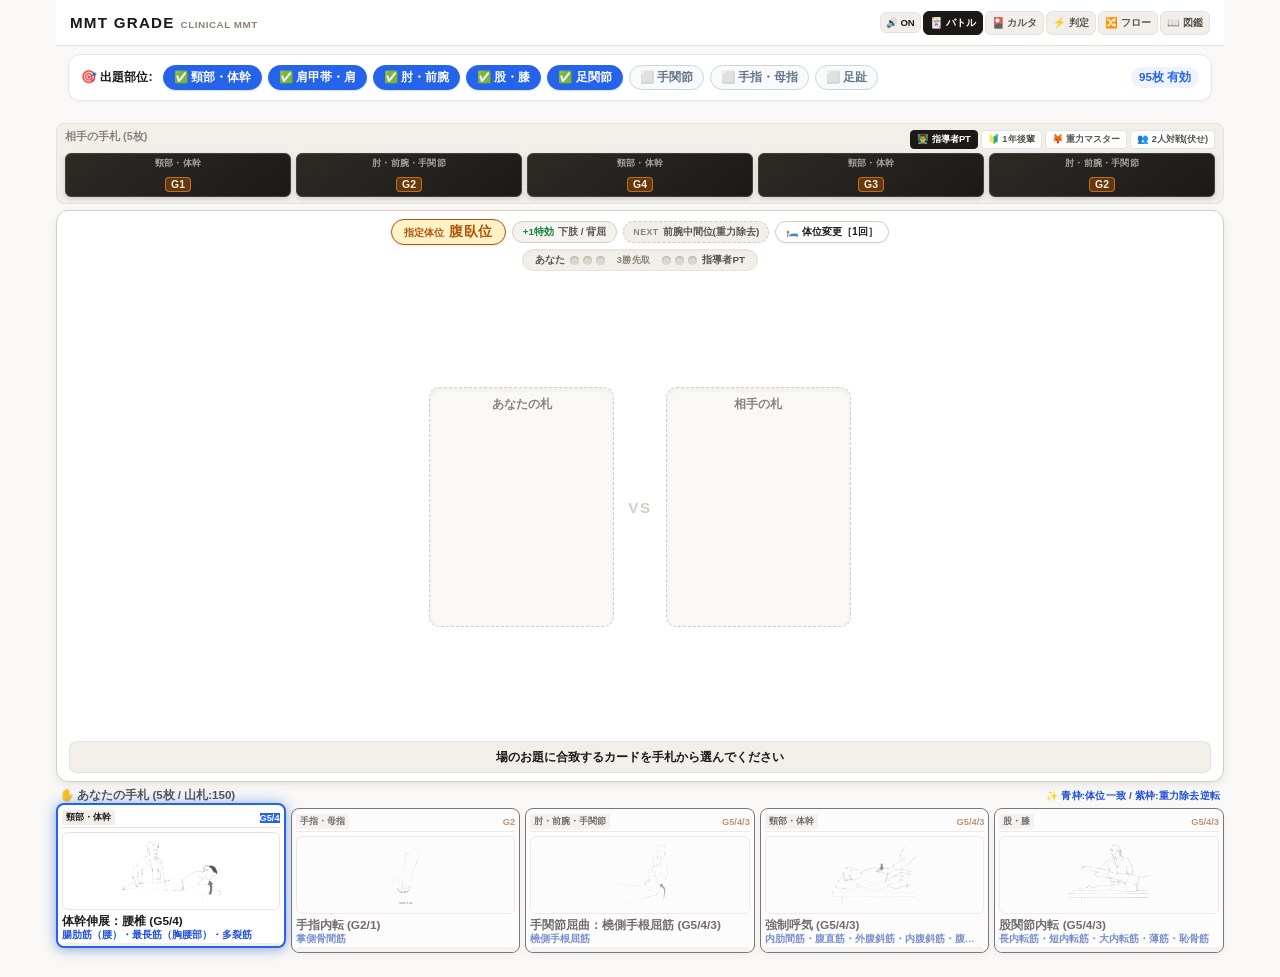
==== index.html @ 4a0c799d "release(v18): feat: 自習ウォークスルー & G3➔G2体位変換ペアリング特訓実装 & スマホ出題部位表示改善 (v18) (20261102_v18)" ====
<!DOCTYPE html>
<html lang="ja">
<head>
<meta charset="UTF-8">
<meta name="viewport" content="width=device-width, initial-scale=1.0, maximum-scale=1.0, user-scalable=no, viewport-fit=cover">
<title>MMT GRADE — 臨床MMTカードバトル —</title>
<link rel="stylesheet" href="style.css?v=20261102_v18">
<link rel="manifest" href="manifest.json?v=20261102_v18">
<meta name="theme-color" content="#F9F8F6">
<meta name="apple-mobile-web-app-capable" content="yes">
<meta name="apple-mobile-web-app-status-bar-style" content="default">
<meta name="apple-mobile-web-app-title" content="MMT GRADE">
<link rel="apple-touch-icon" href="assets/icons/apple-touch-icon.png">
</head>
<body>

<div class="app-shell">
  <!-- Minimalist Editorial Header -->
  <header class="app-header">
    <div class="header-brand">
      <span class="brand-title">MMT GRADE</span>
      <span class="brand-tag">CLINICAL MMT</span>
    </div>
    <div class="header-nav">
      <button class="sound-toggle-btn" id="btn-sound-toggle" onclick="toggleSound()" title="効果音のON/OFF">🔊 ON</button>
      <button class="nav-btn active" data-tab="battle">🃏 バトル</button>
      <button class="nav-btn" data-tab="karuta">🎴 カルタ</button>
      <button class="nav-btn" data-tab="judge">⚡ 判定</button>
      <button class="nav-btn" data-tab="flow">🔀 フロー</button>
      <button class="nav-btn" data-tab="list">📖 図鑑</button>
    </div>
  </header>

  <!-- 全モード連動：出題・表示部位フィルタバー -->
  <div class="deck-region-filter-bar" id="deck-region-filter-bar">
    <span class="drf-label">🎯 出題部位:</span>
    <div class="drf-chips" id="drf-chips"></div>
    <span class="drf-count-badge" id="drf-count-badge"></span>
  </div>

  <!-- Main Dynamic Viewport -->
  <main class="main-viewport">
    <!-- 1. KARUTA & QUIZ TAB (対面2Pスプリット・3行読み上げ＆イラスト4択バトル) -->
    <section id="tab-karuta" class="tab-pane">
      <!-- サブコントロールバー -->
      <div class="karuta-subbar">
        <div class="karuta-mode-tabs">
          <button class="k-subtab active" id="btn-mode-karuta" onclick="setKarutaSubMode('karuta')">🎴 3行読み上げカルタ</button>
          <button class="k-subtab" id="btn-mode-quiz" onclick="setKarutaSubMode('quiz')">🖼️ 画像➔4択ジャッジ</button>
        </div>
        <div class="karuta-util-group">
          <button class="k-subtab toggled-on" id="btn-diff-toggle" onclick="toggleKarutaDifficulty()" title="難易度切替（臨床実習級 / 初級）">🩺 臨床実習級</button>
          <button class="k-subtab" id="btn-split-toggle" onclick="toggleKarutaSplit()">👥 2P対面</button>
          <button class="k-subtab" id="btn-voice-toggle" onclick="toggleKarutaVoice()">🔊 読み上げ ON</button>
          <button class="k-subtab" onclick="startKarutaRound()">🔄 次の札へ</button>
        </div>
      </div>

      <!-- 対面バトルアリーナ -->
      <div class="karuta-arena" id="karuta-arena">
        <!-- 2Pエリア（上半分：対面モード時のみ表示） -->
        <div class="k-player-zone p2" id="k-zone-p2" style="display:none;">
          <!-- JSで動的レンダリング -->
        </div>

        <!-- 中央ステータスバナー -->
        <div class="k-center-banner" id="k-center-banner">
          <span id="k-banner-text">準備完了！早押しスタート</span>
          <button class="k-btn-next-round" id="k-btn-next-round" onclick="startKarutaRound()" style="display:none;">次の札へ ▶</button>
        </div>

        <!-- 1Pエリア（下半分：正面向き） -->
        <div class="k-player-zone p1" id="k-zone-p1">
          <!-- JSで動的レンダリング -->
        </div>
      </div>

      <!-- カルタ スタート画面（初回ルール解説モーダル） -->
      <div class="karuta-overlay-screen" id="karuta-start-screen">
        <div class="karuta-modal-card">
          <div class="k-modal-icon">🎴 ⚡ 🤝</div>
          <h2 class="k-modal-title">MMT 対面スプリット早押し</h2>
          <p class="k-modal-desc">
            スマホやiPadを机に置き、2人で向かい合って対戦！<br>
            上半分は2Pから正対する180度反転画面で不公平ゼロ！
          </p>
          <div class="k-modal-rules">
            <span>📖 <strong>モードA：3行読み上げカルタ</strong><br>上の句(体位)➔中の句(Grade)➔下の句(筋名)。早い句で取ると高得点！(3pt / 2pt / 1pt)</span>
            <span>🖼️ <strong>モードB：画像1枚➔4択ジャッジ</strong><br>イラストだけを見て、手元の4択から正解を早押し！(+2pt)</span>
            <span>⚠️ <strong>お手つきは2.5秒間ロック！</strong></span>
          </div>
          <button class="karuta-btn-start" onclick="closeKarutaStartScreen()">対戦スタート！ ［5点先取］</button>
        </div>
      </div>

      <!-- カルタ リザルト画面 -->
      <div class="karuta-overlay-screen" id="karuta-result-screen" style="display:none;">
        <div class="karuta-modal-card">
          <div class="k-modal-icon" id="karuta-winner-icon">🏆</div>
          <h2 class="k-modal-title" id="karuta-winner-title">🔵 1Pの完全勝利！！</h2>
          <p class="k-modal-desc" id="karuta-winner-desc">
            圧倒的な反射神経とMMT臨床知識で勝利を掴み取りました！
          </p>
          <div class="karuta-final-scores" id="karuta-final-scores">
            🔵 1P: 5pt  vs  🔴 2P: 3pt
          </div>
          <button class="karuta-btn-start" onclick="resetKarutaGame()">🔄 もう一戦プレイ</button>
        </div>
      </div>

      <!-- ✍️ 自習ウォークスルー質問パネル -->
      <div class="flow-walkthrough-panel" id="flow-walkthrough-panel" style="display:none;">
        <div class="fw-panel-header">
          <div class="fw-step-indicator" id="fw-step-indicator">STEP 1 / 4</div>
          <h3 class="fw-step-title" id="fw-step-title">開始体位（Grade 3）を選択してください</h3>
        </div>
        <div class="fw-question-desc" id="fw-question-desc">
          対象種目「<strong id="fw-target-name">体幹屈曲</strong>」の抗重力位（Grade 3）の正しい開始体位は？
        </div>
        <div class="fw-options-grid" id="fw-options-grid">
          <!-- 選択肢ボタン動的生成 -->
        </div>
        <div class="fw-feedback-box" id="fw-feedback-box" style="display:none;">
          <!-- フィードバック（正解・解説） -->
        </div>
      </div>
    </section>

    <!-- 0. 3-SECOND JUDGE TAB (新設: 高速スワイプ＆タップ臨床判定ゲーム) -->
    <section id="tab-judge" class="tab-pane">
      <!-- 判定サブモード切替トグル -->
      <div class="judge-submode-bar">
        <button type="button" class="jsubmode-btn active" id="jsubmode-speed" onclick="setJudgeSubMode('speed')">⏱️ スピード判定（6択）</button>
        <button type="button" class="jsubmode-btn" id="jsubmode-pairing" onclick="setJudgeSubMode('pairing')">🔄 体位変換特訓（G3➔G2）</button>
      </div>

      <!-- スピード判定コンテナ -->
      <div id="judge-speed-container">
      <!-- Judge HUD Bar -->
      <div class="judge-hud">
        <div class="hud-item hud-score">
          <span class="hud-label">SCORE</span>
          <span class="hud-value" id="judge-score">0</span>
        </div>
        <div class="hud-item hud-combo">
          <span class="hud-label" id="judge-fever-label">COMBO</span>
          <span class="hud-value" id="judge-combo">0</span>
          <span class="hud-multiplier" id="judge-mult">x1.0</span>
        </div>
        <div class="hud-item hud-lives">
          <span class="hud-label">LIFE</span>
          <span class="hud-hearts" id="judge-hearts">❤️❤️❤️</span>
        </div>
        <div class="hud-item hud-progress">
          <span class="hud-label">PROGRESS</span>
          <span class="hud-value"><span id="judge-current-q">1</span>/15</span>
        </div>
      </div>

      <!-- Timer Gauge Bar with Current Setting Pill -->
      <div class="judge-timer-wrap">
        <div class="judge-timer-track">
          <div class="judge-timer-fill" id="judge-timer-bar"></div>
        </div>
        <div class="judge-timer-badge" id="judge-timer-text">3.0s</div>
      </div>

      <!-- Main Carte Card Arena (Swipe & Direct Action Stage) -->
      <div class="judge-stage" id="judge-stage">
        <!-- Ready / Start Screen with Time Limit Selector -->
        <div class="judge-overlay-screen" id="judge-start-screen">
          <div class="judge-ready-card">
            <div class="judge-ready-icon">⚡</div>
            <h2 class="judge-ready-title">MMT 臨床スピード判定</h2>
            <p class="judge-ready-desc">
              カルテの【体位・ROM・抵抗】を瞬時に読み取り、正しいMMT Gradeまたは肢位エラーを判定せよ！
            </p>

            <!-- ⏱️ 制限時間セレクター（3秒にこだわらず自由に選択可能） -->
            <div class="judge-time-selector-wrap">
              <span class="time-selector-label">⏱️ 制限時間を選択：</span>
              <div class="judge-time-btn-group" id="judge-time-buttons">
                <button class="time-opt-btn" data-time="5" onclick="selectJudgeTimeLimit(5)">🐢 5秒 (入門)</button>
                <button class="time-opt-btn active" data-time="3" onclick="selectJudgeTimeLimit(3)">⚡ 3秒 (標準)</button>
                <button class="time-opt-btn" data-time="1.5" onclick="selectJudgeTimeLimit(1.5)">🔥 1.5秒 (プロ)</button>
                <button class="time-opt-btn" data-time="0" onclick="selectJudgeTimeLimit(0)">📖 無制限 (学習)</button>
              </div>
            </div>

            <div class="judge-guide-grid">
              <div class="guide-item">
                <span class="guide-key">キーボード / タップ</span>
                <span class="guide-desc">下部6ボタン or [1〜5 / E]</span>
              </div>
              <div class="guide-item">
                <span class="guide-key">スマホ スワイプ</span>
                <span class="guide-desc">⬆️ G5/G4 ➡️ G3 ⬅️ G2/G1 ⬇️ 肢位ミス</span>
              </div>
            </div>
            <button class="judge-btn-start" onclick="startJudgeGame()">スタート ［Space］</button>
          </div>
        </div>

        <!-- Dynamic Carte Card (Swipable) -->
        <div class="judge-card-wrapper" id="judge-card-wrapper" style="display:none;">
          <div class="judge-card" id="judge-card">
            <!-- Swipe Direction Indicator Stamps -->
            <div class="swipe-stamp stamp-up" id="stamp-up">⬆️ G5 / G4 (抗重力＋抵抗)</div>
            <div class="swipe-stamp stamp-right" id="stamp-right">➡️ G3 (抗重力自重のみ)</div>
            <div class="swipe-stamp stamp-left" id="stamp-left">⬅️ G2 / G1 (重力除去・触診)</div>
            <div class="swipe-stamp stamp-down" id="stamp-down">⬇️ ⚠️ 肢位エラー (再検査)</div>

            <!-- Card Header: Target Motion & Muscle -->
            <div class="jcard-header">
              <span class="jcard-region" id="jcard-region">下肢</span>
              <strong class="jcard-title" id="jcard-title">膝関節 伸展（大腿四頭筋）</strong>
            </div>

            <!-- Card Art: 16:11 Aspect ratio -->
            <div class="jcard-art" id="jcard-art">
              <img id="jcard-img" src="" alt="検査肢位">
            </div>

            <!-- 3 Clinical Tags -->
            <div class="jcard-tags">
              <div class="jcard-tag tag-pos">
                <span class="tag-icon">🛏️</span>
                <div class="tag-body">
                  <span class="tag-caption">測定体位</span>
                  <strong class="tag-text" id="jcard-pos">端座位</strong>
                </div>
              </div>
              <div class="jcard-tag tag-rom">
                <span class="tag-icon">📐</span>
                <div class="tag-body">
                  <span class="tag-caption">可動域（ROM）</span>
                  <strong class="tag-text" id="jcard-rom">全可動域 完遂</strong>
                </div>
              </div>
              <div class="jcard-tag tag-finding">
                <span class="tag-icon">✋</span>
                <div class="tag-body">
                  <span class="tag-caption">抵抗・触診所見</span>
                  <strong class="tag-text" id="jcard-finding">最大抵抗に耐える</strong>
                </div>
              </div>
            </div>
          </div>
        </div>

        <!-- Miss Feedback Modal / Overlay (Only shown on wrong / timeout) -->
        <div class="judge-feedback-modal" id="judge-feedback-modal" style="display:none;">
          <div class="feedback-card">
            <div class="feedback-badge" id="feedback-badge">❌ 不正解！</div>
            <div class="feedback-correct-row">
              正解：<strong id="feedback-correct-answer">Grade 4 (中等度抵抗)</strong>
            </div>
            <div class="feedback-memo" id="feedback-memo">
              💡 中等度抵抗に耐えた場合は Grade 4 です。最大抵抗ならGrade 5になります。
            </div>
            <button class="feedback-next-btn" id="btn-judge-next" onclick="nextJudgeQuestion()">
              次へ進む ▶ ［Space］
            </button>
          </div>
        </div>

        <!-- Results Screen (Shown on 3 misses or 15 questions cleared) -->
        <div class="judge-results-screen" id="judge-results-screen" style="display:none;">
          <div class="results-card">
            <div class="results-rank-badge" id="results-rank-icon">👑</div>
            <h2 class="results-rank-title" id="results-rank-title">伝説の指導者級</h2>
            <div class="results-score-row">
              <span class="r-label">FINAL SCORE</span>
              <span class="r-value" id="results-score">3,420</span>
            </div>
            
            <div class="results-stats-grid">
              <div class="r-stat-box">
                <span class="r-stat-label">最大コンボ</span>
                <strong class="r-stat-num" id="results-max-combo">12</strong>
              </div>
              <div class="r-stat-box">
                <span class="r-stat-label">クリア問数</span>
                <strong class="r-stat-num" id="results-cleared-count">15 / 15</strong>
              </div>
              <div class="r-stat-box">
                <span class="r-stat-label">平均回答速度</span>
                <strong class="r-stat-num" id="results-avg-speed">1.18秒</strong>
              </div>
            </div>

            <!-- Weakness review list -->
            <div class="results-weakness-box">
              <div class="r-weak-title">📋 今回の弱点・復習カルテ</div>
              <div class="r-weak-list" id="results-weak-list">
                <!-- JSで動的生成 -->
              </div>
            </div>

            <div class="results-actions">
              <button class="btn-judge-retry" onclick="startJudgeGame()">🔄 もう一度挑戦</button>
              <button class="btn-judge-back" onclick="switchTab('battle')">🃏 バトルに戻る</button>
            </div>
          </div>
        </div>
      </div>

      <!-- Quick Action 6-Button Bar (Bottom Direct Controls) -->
      <div class="judge-action-bar">
        <button class="jaction-btn btn-g5" onclick="submitJudgeAnswer('G5')">
          <span class="jbtn-key">5</span>
          <span class="jbtn-label">G5</span>
          <span class="jbtn-sub">最大抵抗</span>
        </button>
        <button class="jaction-btn btn-g4" onclick="submitJudgeAnswer('G4')">
          <span class="jbtn-key">4</span>
          <span class="jbtn-label">G4</span>
          <span class="jbtn-sub">中等度</span>
        </button>
        <button class="jaction-btn btn-g3" onclick="submitJudgeAnswer('G3')">
          <span class="jbtn-key">3</span>
          <span class="jbtn-label">G3</span>
          <span class="jbtn-sub">自重のみ</span>
        </button>
        <button class="jaction-btn btn-g2" onclick="submitJudgeAnswer('G2')">
          <span class="jbtn-key">2</span>
          <span class="jbtn-label">G2</span>
          <span class="jbtn-sub">重力除去</span>
        </button>
        <button class="jaction-btn btn-g1" onclick="submitJudgeAnswer('G1')">
          <span class="jbtn-key">1</span>
          <span class="jbtn-label">G1</span>
          <span class="jbtn-sub">収縮のみ</span>
        </button>
        <button class="jaction-btn btn-err btn-error" onclick="submitJudgeAnswer('ERROR')">
          <span class="jbtn-key">E</span>
          <span class="jbtn-label">⚠️ 誤</span>
          <span class="jbtn-sub">肢位ミス</span>
        </button>
      </div>
      </div><!-- /#judge-speed-container -->

      <!-- 🔄 G3➔G2 体位変換ペアリング特訓コンテナ -->
      <div id="judge-pairing-container" class="judge-pairing-container" style="display:none;">
        <!-- スタート画面 -->
        <div class="pairing-start-screen" id="pairing-start-screen">
          <div class="pstart-card">
            <div class="pstart-icon">🔄</div>
            <h2>G3 ➔ G2 体位変換ペアリング特訓</h2>
            <p class="pstart-desc">
              「抗重力位（Grade 3）で全可動域動かない（G3未達）！」<br>
              そのとき、重力除去位（Grade 2）へ正しく体位変換できますか？<br>
              全10問の画像4択で、臨床で迷わない体位変換スキルを鍛え上げましょう！
            </p>
            <button type="button" class="btn-pairing-start" onclick="startPairingTraining()">特訓スタート（全10問）</button>
          </div>
        </div>

        <!-- 特訓プレイ画面 -->
        <div class="pairing-play-screen" id="pairing-play-screen" style="display:none;">
          <!-- プログレスバー & カウンタ -->
          <div class="pairing-hud">
            <div class="phud-item">
              <span class="phud-label">QUESTION</span>
              <strong class="phud-val" id="pairing-q-num">1 / 10</strong>
            </div>
            <div class="phud-item">
              <span class="phud-label">SCORE</span>
              <strong class="phud-val" id="pairing-score-val">0問 正解</strong>
            </div>
          </div>

          <!-- 出題カード：Grade 3 手技画像 ＆ 種目名 ＆ 開始体位 -->
          <div class="pairing-prompt-card">
            <div class="pprompt-header">
              <span class="pprompt-badge">Grade 3 開始肢位</span>
              <strong class="pprompt-joint" id="pairing-target-joint">肩関節 外転</strong>
            </div>
            <div class="pprompt-body">
              <div class="pprompt-art">
                <img id="pairing-g3-img" src="" alt="Grade 3 肢位">
              </div>
              <div class="pprompt-info">
                <div class="pprompt-pos-box">
                  <span class="ppos-label">G3 開始体位:</span>
                  <strong class="ppos-val" id="pairing-g3-pos">端座位</strong>
                </div>
                <div class="pprompt-callout">
                  ⚠️ 抗重力位で全可動域動かない（G3未達）！<br>
                  <strong>重力除去位（Grade 2）の体位変換手技はどれ？</strong>
                </div>
              </div>
            </div>
          </div>

          <!-- 解答フィードバックトースト -->
          <div class="pairing-feedback-toast" id="pairing-feedback-toast" style="display:none;"></div>

          <!-- 4択画像カードグリッド -->
          <div class="pairing-options-grid" id="pairing-options-grid">
            <!-- JSで4枚生成 -->
          </div>
        </div>

        <!-- 特訓リザルト画面 -->
        <div class="pairing-result-screen" id="pairing-result-screen" style="display:none;">
          <div class="presult-card">
            <div class="presult-rank-icon" id="presult-rank-icon">👑</div>
            <h2 class="presult-rank-title" id="presult-rank-title">RANK S: 体位変換マスター</h2>
            <div class="presult-score-row">
              <span class="pr-label">正解数</span>
              <strong class="pr-score" id="presult-score-text">10 / 10 問正解</strong>
            </div>
            <p class="presult-comment" id="presult-comment">
              完璧です！抗重力位から重力除去位への体位変換が完全に身体に染み付いています。
            </p>
            <div class="presult-actions">
              <button type="button" class="btn-pairing-retry" onclick="startPairingTraining()">🔄 もう一度挑戦</button>
              <button type="button" class="btn-pairing-back" onclick="setJudgeSubMode('speed')">⏱️ スピード判定へ</button>
            </div>
          </div>
        </div>
      </div>
    </section>

    <!-- 1. BATTLE ARENA TAB -->
    <section id="tab-battle" class="tab-pane active">
      <!-- CPU / PvP Mode Bar with Persona Selector -->
      <div class="cpu-deck-bar">
        <div class="zone-label">
          <span id="opponent-hand-label">相手の手札 (<span id="cpu-rem-count">5</span>枚)</span>
          <div class="cpu-persona-selector">
            <button class="persona-btn active" id="p-pt" onclick="selectCpuPersona('pt')" title="王道の正確な判定">👨‍🏫 指導者PT</button>
            <button class="persona-btn" id="p-rookie" onclick="selectCpuPersona('rookie')" title="たまに代償ミスをする">🔰 1年後輩</button>
            <button class="persona-btn" id="p-gravity" onclick="selectCpuPersona('gravity')" title="G2逆転を狙ってくる">🦊 重力マスター</button>
            <button class="persona-btn" id="p-pvp" onclick="selectCpuPersona('pvp')" title="1台のスマホを挟んで交互に伏せてオープンする対面対戦">👥 2人対戦(伏せ)</button>
          </div>
        </div>
        <div class="cpu-mini-cards" id="cpu-hand-container"></div>
      </div>

      <!-- 2P対戦用 パス＆プレイ交代オーバーレイ（スマホ手渡し用） -->
      <div class="pvp-pass-modal" id="pvp-pass-modal" style="display:none;">
        <div class="pvp-pass-card">
          <div class="pvp-pass-icon">📱 ➔ 🤝</div>
          <h3 class="pvp-pass-title" id="pvp-pass-title">1Pセット完了！</h3>
          <p class="pvp-pass-desc" id="pvp-pass-desc">
            手札がバレないようにスマホを2P（相手）に渡してください。
          </p>
          <button class="pvp-btn-continue" id="btn-pvp-continue" onclick="continuePvPTurn()">
            👉 2Pの手番を開始する
          </button>
        </div>
      </div>

      <!-- Central Field & Clash Board -->
      <div class="battle-board" id="battle-board">
        <!-- Field Position Indicator & Tactical Badges -->
        <div class="field-container">
          <div class="field-badge" id="field-badge">
            <span class="field-caption">指定体位</span>
            <strong class="field-value" id="field-name">背臥位</strong>
          </div>
          <div class="field-sub-badge" id="field-sub-badge">
            <span class="sub-label">+1特効</span>
            <span class="sub-value" id="field-sub-name">下肢 / 伸展</span>
          </div>
          <div class="field-next-badge" id="field-next-badge" title="次のターンの指定体位です">
            <span class="next-label">NEXT</span>
            <span class="next-value" id="field-next-name">端座位</span>
          </div>
          <button class="tactical-btn" id="btn-bed-rotate" onclick="useBedRotate()">
            🛏️ 体位変更［1回］
          </button>
        </div>

        <!-- 3-Win Match Lamp Gauge -->
        <div class="match-gauge">
          <div class="gauge-side player-side">
            <span class="gauge-label">あなた</span>
            <div class="gauge-lamps" id="player-lamps">
              <span class="lamp" id="p-lamp-1"></span>
              <span class="lamp" id="p-lamp-2"></span>
              <span class="lamp" id="p-lamp-3"></span>
            </div>
          </div>
          <div class="gauge-center">3勝先取</div>
          <div class="gauge-side cpu-side">
            <div class="gauge-lamps" id="cpu-lamps">
              <span class="lamp" id="c-lamp-1"></span>
              <span class="lamp" id="c-lamp-2"></span>
              <span class="lamp" id="c-lamp-3"></span>
            </div>
            <span class="gauge-label" id="cpu-name-label">指導者PT</span>
          </div>
        </div>

        <!-- Carry Over Notification Banner -->
        <div class="carry-over-badge" id="carry-over-badge" style="display:none;" hidden>
          🔥 CARRY OVER!! 次ターン勝利で ★<span id="carry-over-stars">2</span>個 獲得！
        </div>

        <!-- Clash Slots -->
        <div class="clash-stage" id="clash-stage">
          <div class="clash-slot" id="p1-slot">
            <span class="slot-placeholder">あなたの札</span>
          </div>
          <div class="clash-vs">VS</div>
          <div class="clash-slot" id="cpu-slot">
            <span class="slot-placeholder">相手の札</span>
          </div>
        </div>

        <!-- Result Box with Score Breakdown, Clinical Feedback & Next Button -->
        <div class="result-box" id="result-box">
          <div class="result-ticker" id="result-ticker">
            場のお題に合致するカードを手札から選んでください
          </div>
          <div class="clinical-memo" id="clinical-memo" style="display:none;"></div>
          <button class="next-turn-btn" id="btn-next-turn" onclick="proceedToNextTurn()" style="display:none;">
            次のターンへ ▶
          </button>
        </div>
      </div>

      <!-- Player Hand Zone -->
      <div class="player-deck-zone">
        <div class="deck-meta-bar">
          <span class="deck-label">✋ あなたの手札 (<span id="player-rem-count">5</span>枚 / 山札:<span id="deck-rem-count">5</span>)</span>
          <span class="deck-hint-text">✨ 青枠:体位一致 / 紫枠:重力除去逆転</span>
        </div>
        <div class="hand-card-grid" id="player-hand-container"></div>
      </div>
    </section>

    <!-- 2. DIAGNOSTIC FLOW CHART TAB (段階3スタート・判定フロー) -->
    <section id="tab-flow" class="tab-pane">
      <div class="flow-header">
        <h2>徒手筋力検査法 段階3スタート判定フローチャート</h2>
        <p>臨床の鉄則：まず「抗重力位（Grade 3）」から測定を開始し、成否で上下に分岐します</p>
        
        <!-- フローチャート表示モード切替 ＆ 自習進捗バー -->
        <div class="flow-mode-toolbar">
          <div class="flow-mode-switch">
            <button type="button" class="fmode-btn active" id="fmode-btn-view" onclick="setFlowChartMode('view')">👀 閲覧（全表示）</button>
            <button type="button" class="fmode-btn" id="fmode-btn-walkthrough" onclick="setFlowChartMode('walkthrough')">✍️ 自習ウォークスルー（穴埋め）</button>
          </div>
          <div class="flow-walkthrough-progress-wrap" id="flow-walkthrough-progress-wrap" style="display:none;">
            <div class="fprogress-label-row">
              <span class="fprogress-label">自習マスター進捗</span>
              <strong class="fprogress-count" id="flow-walkthrough-count">0 / 30 種目達成</strong>
            </div>
            <div class="fprogress-track">
              <div class="fprogress-bar" id="flow-walkthrough-bar" style="width: 0%;"></div>
            </div>
          </div>
        </div>
      </div>

      <!-- 関節別ワンタップ連動セレクター -->
      <div class="flow-selector-area">
        <!-- 検査部位サブタブ -->
        <div class="flow-region-tabs" id="flow-region-tabs"></div>
        <!-- 選択中部位の関節ボタン一覧 -->
        <div class="joint-selector-scroll">
          <div class="joint-btn-bar" id="flow-joint-buttons">
            <!-- JSで自動生成 -->
          </div>
        </div>
      </div>

      <!-- 3分岐フローチャートボード -->
      <div class="flow-chart-card">
        <!-- START: Grade 3 -->
        <div class="flow-node flow-start" id="flow-step1-node">
          <div class="flow-node-badge">STEP 1：測定開始</div>
          <div class="flow-node-title">【Grade 3】抗重力位で全可動域（ROM）動くか？</div>
          <div class="flow-node-desc">
            対象動作: <strong id="flow-joint-title">膝関節伸展（大腿四頭筋）</strong><br>
            抗重力肢位: <span class="flow-pos-pill" id="flow-ag-pos">端座位</span>
            <div style="margin-top:4px; font-size:0.68rem; color:var(--text-secondary);">
              🧠 支配神経・髄節: <strong id="flow-joint-nerve" style="color:var(--accent-blue);">大腿神経（L2〜L4）</strong>
            </div>
          </div>
          <div class="flow-art-container" id="flow-ag-art-box" onclick="openFlowImageModal('ag', event)" title="クリックで画像を拡大">
            <img id="flow-ag-img" class="flow-art-img" src="" alt="抗重力位手技図" />
            <button class="flow-art-zoom-btn" onclick="openFlowImageModal('ag', event)" title="画像を拡大表示">🔍 拡大</button>
            <span class="flow-art-caption">【抗重力位 (G5/4/3)】標準測定肢位</span>
          </div>
        </div>

        <!-- 3分岐コネクタ -->
        <div class="flow-branches-container">
                    <!-- 分岐A: YES (動く) -->
          <div class="flow-branch branch-yes" id="flow-step2-node">
            <div class="branch-tag tag-yes">YES（全可動域クリア）</div>
            <div class="branch-step-box">
              <span class="branch-action">徒手抵抗を追加</span>

              <!-- Grade 5 ブロック（上段） -->
              <div class="flow-grade-section flow-grade-5-section">
                <div class="flow-grade-lead">
                  <span class="grade-pill g5">Grade 5</span>
                  <span class="flow-grade-text" id="flow-g5-text">最大抵抗に耐える</span>
                </div>
                <div class="flow-art-container flow-art-stacked" id="flow-g54-art-box" onclick="openFlowImageModal('g5', event)" title="クリックで画像を拡大">
                  <img id="flow-g54-img" class="flow-art-img" src="" alt="Grade 5 手技図" />
                  <button class="flow-art-zoom-btn" onclick="openFlowImageModal('g5', event)" title="画像を拡大表示">🔍 拡大</button>
                  <span class="flow-art-caption" id="flow-g5-caption">【Grade 5】手技図</span>
                </div>
              </div>

              <!-- Grade 4 ブロック（中段） -->
              <div class="flow-grade-section flow-grade-4-section">
                <div class="flow-grade-lead">
                  <span class="grade-pill g4">Grade 4</span>
                  <span class="flow-grade-text" id="flow-g4-text">中等度抵抗に耐える</span>
                </div>
                <div class="flow-art-container flow-art-stacked" id="flow-g4-art-box" onclick="openFlowImageModal('g4', event)" title="クリックで画像を拡大">
                  <img id="flow-g4-img" class="flow-art-img" src="" alt="Grade 4 手技図" />
                  <button class="flow-art-zoom-btn" onclick="openFlowImageModal('g4', event)" title="画像を拡大表示">🔍 拡大</button>
                  <span class="flow-art-caption" id="flow-g4-caption">【Grade 4】手技図</span>
                </div>
              </div>

              <!-- Grade 3 ブロック（下段: 抵抗なし自重達成） -->
              <div class="flow-grade-section flow-grade-3-section">
                <div class="flow-grade-lead">
                  <span class="grade-pill g3">Grade 3</span>
                  <span class="flow-grade-text" id="flow-g3-text">自重のみ（抵抗なし）で全可動域達成</span>
                </div>
              </div>
            </div>
          </div>

          <!-- 分岐B: NO (動かない) ➔ 重力除去位 -->
          <div class="flow-branch branch-no" id="flow-step3-node">
            <div class="branch-tag tag-no">NO（動かない／部分可動）</div>
            <div class="branch-step-box">
              <span class="branch-action">🛏️ 重力除去位へ体位変換！</span>
              <div class="flow-ge-highlight">
                重力除去肢位: <strong id="flow-ge-pos">側臥位（下腿支持）</strong>
              </div>
              <div class="flow-art-container" id="flow-ge-art-box" onclick="openFlowImageModal('ge', event)" title="クリックで画像を拡大">
                <img id="flow-ge-img" class="flow-art-img" src="" alt="重力除去位手技図" />
                <button class="flow-art-zoom-btn" onclick="openFlowImageModal('ge', event)" title="画像を拡大表示">🔍 拡大</button>
                <span class="flow-art-caption">【重力除去位 (G2)】体位変換手技図</span>
              </div>
              <ul class="grade-result-list">
                <li><span class="grade-pill g2">Grade 2</span> 重力を最小にした肢位で関節運動（一部〜全可動域）が可能</li>
              </ul>
              
              <!-- 分岐C: 重力除去でも動かない ➔ 触診 -->
              <div class="sub-branch-touch" id="flow-step4-node">
                <div class="touch-tag">さらに動かない場合 ➔ 🤏 筋・腱の触診</div>
                <div class="touch-target-box">
                  触診対象: <strong id="flow-palpation">大腿四頭筋腱 / 膝蓋骨上部</strong>
                </div>
                <ul class="grade-result-list">
                  <li><span class="grade-pill g1">Grade 1</span> 筋収縮（ピクッ）あり</li>
                  <li><span class="grade-pill g0">Grade 0</span> 完全収縮なし（麻痺）</li>
                </ul>
              </div>
            </div>
          </div>
        </div>
      </div>
    </section>

    <!-- 3. ENCYCLOPEDIA & WEAKNESS TAB (図鑑＆弱点カルテ) -->
    <section id="tab-list" class="tab-pane">
      <div class="encyclopedia-header">
        <div class="enc-title-row">
          <div>
            <h2>徒手筋力検査法 肢位マスター図鑑</h2>
            <p>全動作の標準測定肢位・主動作筋・力学ベクトル（第10版完全準拠）</p>
          </div>
          <div class="enc-toolbar-actions">
            <div class="enc-filter-bar" id="enc-filter-bar">
              <button class="enc-filter-btn active" data-filter="all" onclick="filterEncyclopedia('all')">すべて <span class="filter-chip-count">160</span></button>
              <button class="enc-filter-btn" data-filter="頸部・体幹" onclick="filterEncyclopedia('頸部・体幹')">頸部・体幹 <span class="filter-chip-count">36</span></button>
              <button class="enc-filter-btn" data-filter="肩甲帯・肩" onclick="filterEncyclopedia('肩甲帯・肩')">肩甲帯・肩 <span class="filter-chip-count">29</span></button>
              <button class="enc-filter-btn" data-filter="肘・前腕・手関節" onclick="filterEncyclopedia('肘・前腕・手関節')">肘・前腕・手関節 <span class="filter-chip-count">20</span></button>
              <button class="enc-filter-btn" data-filter="手指・母指" onclick="filterEncyclopedia('手指・母指')">手指・母指 <span class="filter-chip-count">28</span></button>
              <button class="enc-filter-btn" data-filter="股・膝" onclick="filterEncyclopedia('股・膝')">股・膝 <span class="filter-chip-count">27</span></button>
              <button class="enc-filter-btn" data-filter="足関節・足趾" onclick="filterEncyclopedia('足関節・足趾')">足関節・足趾 <span class="filter-chip-count">20</span></button>
              <button class="enc-filter-btn filter-weak-btn" data-filter="weak" onclick="filterEncyclopedia('weak')">⚠️ 要復習 <span class="filter-chip-count" id="weak-count">0</span></button>
            </div>
          </div>
        </div>
      </div>
      <div class="encyclopedia-grid" id="encyclopedia-container"></div>
      
      <!-- 免責事項・準拠基準（厳守保持） -->
      <div class="rules-disclaimer" style="margin: 1.5rem 0 0.5rem 0; padding: 1rem; background: var(--bg-card); border-radius: 8px; border: 1px solid var(--border-hairline); font-size: 0.72rem; color: #78716C; line-height: 1.6;">
        <strong>【準拠基準および免責事項】</strong><br/>
        本教材に掲載されている測定肢位、力学判定、主動作筋の分類は、理学療法教育における国際的標準基準（徒手筋力検査法）に基づき、教育目的で独自にイラストレーションおよびゲームロジックを構成したものです。特定の出版社や公式書籍とは独立した自立型学習教材です。
      </div>
    </section>
  </main>
</div>

<!-- 🔍 画像拡大モーダルポップアップ -->
<div id="image-modal-overlay" class="image-modal-overlay" onclick="handleModalOverlayClick(event)" style="display:none;">
  <div class="image-modal-dialog" role="dialog" aria-modal="true" aria-labelledby="modal-card-title">
    <button class="image-modal-close" onclick="closeImageModal()" aria-label="閉じる">✕</button>
    <div class="image-modal-header">
      <span class="modal-region-badge" id="modal-card-region">上肢</span>
      <h3 class="modal-card-title" id="modal-card-title">動作名</h3>
      <span class="modal-grade-badge" id="modal-card-grade">G5</span>
    </div>
    <div class="image-modal-body">
      <div class="modal-img-container">
        <img id="modal-img" src="" alt="拡大図解" />
      </div>
      <div class="modal-card-meta">
        <div class="modal-meta-row">
          <span class="modal-meta-label">測定肢位:</span>
          <strong class="modal-meta-val" id="modal-card-pos">背臥位</strong>
        </div>
        <div class="modal-meta-row">
          <span class="modal-meta-label">主動作筋:</span>
          <strong class="modal-meta-val" id="modal-card-muscle" style="color:var(--accent-blue);">主動作筋</strong>
        </div>
        <div class="modal-meta-row">
          <span class="modal-meta-label">加圧・判定:</span>
          <span class="modal-meta-val" id="modal-card-vector">標準</span>
        </div>
        <div class="modal-meta-row" id="modal-nerve-row" style="margin-top:4px; padding-top:4px; border-top:1px dashed var(--border-hairline);">
          <span class="modal-meta-label">神経・髄節:</span>
          <span class="modal-meta-val" id="modal-card-nerve" style="color:#78716C;">—</span>
        </div>
        </div>
    </div>
  </div>
</div>

<script src="app.js?v=20261102_v18"></script>
<script>
  // Service Worker Registration for PWA (v17)
  if ('serviceWorker' in navigator && (location.protocol === 'http:' || location.protocol === 'https:')) {
    window.addEventListener('load', () => {
      navigator.serviceWorker.register('./sw.js')
        .then((reg) => {
          console.log('[PWA] Service Worker registered successfully, scope:', reg.scope);
        })
        .catch((err) => {
          console.warn('[PWA] Service Worker registration failed:', err);
        });
    });
  }
</script>
</body>
</html>
---- style.css ----
/* ==========================================================================
   MMT GRADE — Daniels Card Battle Style System
   Warm Bone Editorial Aesthetics & Tactile Karuta Card Physics
   ========================================================================== */

[hidden] {
  display: none !important;
}

:root {
  --bg-bone: #F9F8F6;
  --bg-card: #FFFFFF;
  --bg-subtle: #F2EFEB;
  --bg-surface: #EDE8E2;
  
  --text-primary: #1C1917;
  --text-secondary: #57534E;
  --text-muted: #8C827A;
  
  --border-hairline: #E7E2DB;
  --border-strong: #D5CEC4;
  --border-card: #2D2A26;
  
  --accent-amber: #B45309;
  --accent-amber-bg: #FEF3C7;
  --accent-blue: #1D4ED8;
  --accent-blue-bg: #EFF6FF;
  --accent-green: #15803D;
  --accent-green-bg: #DCFCE7;
  --accent-red: #B91C1C;
  --accent-red-bg: #FEE2E2;
  
  --shadow-card: 0 4px 12px -2px rgba(45, 42, 38, 0.08), 0 2px 4px -1px rgba(45, 42, 38, 0.04);
  --shadow-card-hover: 0 10px 20px -3px rgba(45, 42, 38, 0.12), 0 4px 6px -2px rgba(45, 42, 38, 0.06);
  --shadow-slot: inset 0 2px 4px rgba(45, 42, 38, 0.05);

  --font-editorial: -apple-system, BlinkMacSystemFont, "Segoe UI", Roboto, "Hiragino Sans", "Hiragino Kaku Gothic ProN", Meiryo, sans-serif;
  --spring-ease: cubic-bezier(0.34, 1.56, 0.64, 1);
  --smooth-ease: cubic-bezier(0.16, 1, 0.3, 1);
}

* {
  box-sizing: border-box;
  margin: 0;
  padding: 0;
  -webkit-tap-highlight-color: transparent;
}

html, body {
  width: 100%;
  min-height: 100%;
  min-height: 100dvh;
  background-color: var(--bg-bone);
  color: var(--text-primary);
  font-family: var(--font-editorial);
  -webkit-font-smoothing: antialiased;
  overflow-x: hidden;
  overflow-y: auto;
}

.app-shell {
  display: flex;
  flex-direction: column;
  min-height: 100vh;
  min-height: 100dvh;
  max-width: 1200px;
  width: 100%;
  margin: 0 auto;
  padding: 0 16px;
  background: var(--bg-bone);
  position: relative;
  box-sizing: border-box;
}

/* --------------------------------------------------------------------------
   Header Bar
   -------------------------------------------------------------------------- */
.app-header {
  height: 46px;
  background: #FFFFFF;
  border-bottom: 1px solid var(--border-hairline);
  padding: 0 14px;
  display: flex;
  justify-content: space-between;
  align-items: center;
  flex-shrink: 0;
  z-index: 20;
}

.header-brand {
  display: flex;
  align-items: baseline;
  gap: 6px;
}

.brand-title {
  font-size: 0.95rem;
  font-weight: 900;
  letter-spacing: 0.08em;
  color: var(--text-primary);
}

.brand-tag {
  font-size: 0.62rem;
  font-weight: 700;
  letter-spacing: 0.05em;
  color: var(--text-muted);
}

.header-nav {
  display: flex;
  align-items: center;
  gap: 2px;
}

.sound-toggle-btn {
  background: var(--bg-subtle);
  color: var(--text-primary);
  border: 1px solid var(--border-hairline);
  padding: 4px 5px;
  border-radius: 6px;
  font-size: 0.60rem;
  font-weight: 800;
  cursor: pointer;
  transition: all 0.15s ease;
  white-space: nowrap;
}

.sound-toggle-btn.muted {
  color: var(--text-muted);
  opacity: 0.65;
}

.nav-btn {
  background: var(--bg-subtle);
  color: var(--text-secondary);
  border: 1px solid var(--border-hairline);
  padding: 4px 6px;
  border-radius: 6px;
  font-size: 0.64rem;
  font-weight: 800;
  cursor: pointer;
  transition: all 0.15s ease;
  white-space: nowrap;
}

.nav-btn.active {
  background: var(--text-primary);
  color: #FFFFFF;
  border-color: var(--text-primary);
}

/* --------------------------------------------------------------------------
   Main Viewport
   -------------------------------------------------------------------------- */
.main-viewport {
  flex: 1;
  display: flex;
  flex-direction: column;
  padding: 12px 0 24px 0;
  width: 100%;
  box-sizing: border-box;
}

.tab-pane {
  display: none !important;
  flex-direction: column;
  width: 100%;
}

.tab-pane.active {
  display: flex !important;
}

#tab-battle.active, #tab-karuta.active, #tab-judge.active {
  height: calc(100vh - 70px);
  min-height: 520px;
  justify-content: space-between;
}

#tab-flow.active, #tab-list.active {
  height: auto;
  min-height: calc(100vh - 70px);
  justify-content: flex-start;
}

/* --------------------------------------------------------------------------
   1. CPU Zone (Top Deck)
   -------------------------------------------------------------------------- */
.cpu-deck-bar {
  background: var(--bg-subtle);
  border: 1px solid var(--border-hairline);
  border-radius: 8px;
  padding: 6px 8px;
  flex-shrink: 0;
}

.zone-label {
  display: flex;
  justify-content: space-between;
  font-size: 0.68rem;
  font-weight: 700;
  color: var(--text-muted);
  margin-bottom: 4px;
}

.cpu-state {
  font-weight: 600;
  color: var(--text-secondary);
}

.cpu-mini-cards {
  display: grid;
  grid-template-columns: repeat(5, 1fr);
  gap: 5px;
}

.cpu-mini-card {
  background: linear-gradient(145deg, #2D2A26 0%, #1C1917 100%);
  border: 1px solid #44403C;
  border-radius: 6px;
  padding: 4px 2px;
  text-align: center;
  height: 44px;
  display: flex;
  flex-direction: column;
  justify-content: space-between;
  align-items: center;
  box-shadow: 0 2px 5px rgba(0,0,0,0.15);
  position: relative;
  overflow: hidden;
  transition: all 0.25s var(--smooth-ease);
}

.cpu-card-hint-region {
  font-size: 0.55rem;
  font-weight: 800;
  color: #A8A29E;
  letter-spacing: 0.02em;
}

.cpu-card-hint-grade {
  font-size: 0.65rem;
  font-weight: 900;
  color: #FEF3C7;
  background: rgba(180, 83, 9, 0.45);
  border: 1px solid rgba(245, 158, 11, 0.6);
  border-radius: 4px;
  padding: 0 5px;
  line-height: 1.25;
}

.cpu-mini-card.used {
  opacity: 0.25;
  background: #E5E0D8;
  border: 1px dashed var(--border-strong);
  box-shadow: none;
  transform: scale(0.95);
}

/* --------------------------------------------------------------------------
   2. Central Battle Board (Clash Area)
   -------------------------------------------------------------------------- */
.battle-board {
  flex: 1;
  background: #FFFFFF;
  border: 1px solid var(--border-strong);
  border-radius: 12px;
  margin: 6px 0;
  padding: 8px 12px;
  display: flex;
  flex-direction: column;
  justify-content: space-between;
  align-items: center;
  box-shadow: var(--shadow-card);
  position: relative;
}

.field-container {
  display: flex;
  align-items: center;
  justify-content: center;
  flex-wrap: wrap;
  gap: 6px;
  width: 100%;
}

.field-badge {
  background: var(--accent-amber-bg);
  border: 1px solid var(--accent-amber);
  padding: 3px 12px;
  border-radius: 999px;
  display: flex;
  align-items: baseline;
  gap: 5px;
  box-shadow: 0 1px 3px rgba(180, 83, 9, 0.12);
  transition: transform 0.2s var(--spring-ease);
}

.field-badge.gravity-mode {
  background: #EFF6FF;
  border-color: #2563EB;
}

.field-badge.gravity-mode .field-caption {
  color: #1D4ED8;
}

.field-badge.gravity-mode .field-value {
  color: #1E40AF;
}

.field-caption {
  font-size: 0.62rem;
  font-weight: 700;
  color: var(--accent-amber);
}

.field-value {
  font-size: 0.85rem;
  font-weight: 900;
  color: var(--accent-amber);
  letter-spacing: 0.04em;
}

.field-sub-badge {
  background: #F5F3EF;
  border: 1px solid var(--border-strong);
  padding: 3px 10px;
  border-radius: 999px;
  display: flex;
  align-items: baseline;
  gap: 4px;
  font-size: 0.62rem;
}

.field-sub-badge .sub-label {
  font-weight: 800;
  color: var(--accent-green);
}

.field-sub-badge .sub-value {
  font-weight: 700;
  color: var(--text-secondary);
}

.field-next-badge {
  background: #F2EFEB;
  border: 1px dashed var(--border-strong);
  padding: 3px 9px;
  border-radius: 999px;
  display: flex;
  align-items: baseline;
  gap: 4px;
  font-size: 0.62rem;
  box-shadow: 0 1px 2px rgba(0,0,0,0.03);
}

.field-next-badge .next-label {
  font-weight: 900;
  color: var(--text-muted);
  letter-spacing: 0.05em;
  font-size: 0.55rem;
}

.field-next-badge .next-value {
  font-weight: 800;
  color: var(--text-secondary);
}

/* 3-Win Match Lamp Gauge */
.match-gauge {
  display: flex;
  align-items: center;
  justify-content: center;
  gap: 12px;
  background: var(--bg-subtle);
  border: 1px solid var(--border-hairline);
  border-radius: 999px;
  padding: 3px 12px;
  margin: 4px 0 2px 0;
  box-shadow: inset 0 1px 2px rgba(0,0,0,0.04);
}

.gauge-side {
  display: flex;
  align-items: center;
  gap: 5px;
}

.gauge-label {
  font-size: 0.62rem;
  font-weight: 800;
  color: var(--text-secondary);
}

.gauge-lamps {
  display: flex;
  gap: 4px;
}

.lamp {
  width: 9px;
  height: 9px;
  border-radius: 50%;
  background: #DDD8CE;
  box-shadow: inset 0 1px 2px rgba(0,0,0,0.2);
  transition: all 0.3s var(--spring-ease);
}

.lamp.player-lit {
  background: #2563EB;
  box-shadow: 0 0 8px rgba(37, 99, 235, 0.8), inset 0 1px 1px #93C5FD;
  transform: scale(1.2);
}

.lamp.cpu-lit {
  background: #DC2626;
  box-shadow: 0 0 8px rgba(220, 38, 38, 0.8), inset 0 1px 1px #FCA5A5;
  transform: scale(1.2);
}

.gauge-center {
  font-size: 0.58rem;
  font-weight: 800;
  color: var(--text-muted);
  letter-spacing: 0.04em;
}

/* クリティカルヒット画面シェイク & 発光フラッシュ */
.battle-board.shake {
  animation: battleShake 0.45s cubic-bezier(0.36, 0.07, 0.19, 0.97) both;
}

@keyframes battleShake {
  0% { transform: translate(0, 0) rotate(0deg); }
  15% { transform: translate(-6px, 4px) rotate(-1.2deg); }
  30% { transform: translate(6px, -4px) rotate(1.2deg); }
  45% { transform: translate(-4px, 2px) rotate(-0.6deg); }
  60% { transform: translate(4px, -2px) rotate(0.6deg); }
  75% { transform: translate(-2px, 1px) rotate(-0.2deg); }
  100% { transform: translate(0, 0) rotate(0deg); }
}

.battle-board.flash-gold {
  animation: flashGold 0.65s ease-out;
}

@keyframes flashGold {
  0% { box-shadow: 0 0 40px rgba(245, 158, 11, 0.85), inset 0 0 25px rgba(245, 158, 11, 0.45); }
  100% { box-shadow: var(--shadow-card); }
}

.battle-board.flash-purple {
  animation: flashPurple 0.65s ease-out;
}

@keyframes flashPurple {
  0% { box-shadow: 0 0 40px rgba(147, 51, 234, 0.9), inset 0 0 25px rgba(147, 51, 234, 0.5); }
  100% { box-shadow: var(--shadow-card); }
}

.tactical-btn {
  background: #FFFFFF;
  border: 1px solid var(--border-strong);
  color: var(--text-primary);
  font-size: 0.65rem;
  font-weight: 700;
  padding: 3px 10px;
  border-radius: 999px;
  cursor: pointer;
  transition: all 0.15s ease;
  box-shadow: 0 1px 2px rgba(0,0,0,0.05);
  display: inline-flex;
  align-items: center;
  gap: 3px;
}

.tactical-btn:hover:not(:disabled) {
  background: var(--bg-subtle);
  border-color: var(--text-secondary);
  transform: translateY(-1px);
}

.tactical-btn:active:not(:disabled) {
  transform: translateY(0);
}

.tactical-btn:disabled {
  opacity: 0.45;
  background: #EAE6DF;
  border-color: #D3CDC4;
  color: var(--text-muted);
  cursor: not-allowed;
  transform: none;
}

.clash-stage {
  display: flex;
  align-items: center;
  justify-content: center;
  gap: 14px;
  width: 100%;
  flex: 1;
  margin: 4px 0;
}

.clash-slot {
  width: clamp(142px, 44vw, 185px);
  height: clamp(195px, 32vh, 240px);
  border: 1.5px dashed var(--border-strong);
  border-radius: 10px;
  display: flex;
  flex-direction: column;
  align-items: center;
  justify-content: space-between;
  background: var(--bg-bone);
  padding: 8px;
  text-align: center;
  box-shadow: var(--shadow-slot);
  transition: transform 0.4s var(--smooth-ease), box-shadow 0.4s var(--smooth-ease), opacity 0.4s ease, filter 0.4s ease;
  position: relative;
  overflow: hidden;
}

.clash-slot.filled {
  border-style: solid;
  border-color: var(--border-card);
  background: #FFFFFF;
  box-shadow: var(--shadow-card-hover);
}

/* 判定中のじらし微動演出 */
.clash-slot.suspense {
  animation: suspensePulse 1.2s ease-in-out infinite alternate;
  border-color: var(--accent-amber);
}

@keyframes suspensePulse {
  0% { transform: scale(1) translateY(0); box-shadow: 0 4px 12px rgba(45,42,38,0.08); }
  50% { transform: scale(1.02) translateY(-2px); box-shadow: 0 8px 18px rgba(180,83,9,0.18); }
  100% { transform: scale(1) translateY(0); box-shadow: 0 4px 12px rgba(45,42,38,0.08); }
}

/* スコア確定・勝者演出 */
.clash-slot.winner {
  transform: scale(1.05) translateY(-4px);
  border-color: var(--accent-green);
  box-shadow: 0 14px 28px rgba(21, 128, 61, 0.22);
  z-index: 5;
}

/* スコア確定・敗者演出 */
.clash-slot.loser {
  transform: scale(0.96) translateY(2px);
  opacity: 0.65;
  filter: grayscale(25%);
  border-color: var(--border-hairline);
}

/* 次のターンへ向けてカードが消える演出 (1〜1.5秒) */
.clash-slot.exit-fade {
  animation: fadeOutUp 1.3s var(--smooth-ease) forwards;
  pointer-events: none;
}

@keyframes fadeOutUp {
  0% {
    opacity: 1;
    transform: translateY(0) scale(1);
    filter: blur(0);
  }
  40% {
    opacity: 0.8;
    transform: translateY(-8px) scale(0.98);
  }
  100% {
    opacity: 0;
    transform: translateY(-24px) scale(0.92);
    filter: blur(4px);
  }
}

.slot-placeholder {
  font-size: 0.78rem;
  font-weight: 700;
  color: var(--text-muted);
}

.clash-vs {
  font-size: 0.95rem;
  font-weight: 900;
  letter-spacing: 0.1em;
  color: var(--border-strong);
  transition: opacity 0.3s ease;
}

/* キャリーオーバーバッジ */
.carry-over-badge {
  background: linear-gradient(135deg, #DC2626 0%, #EA580C 100%);
  color: #FFFFFF;
  padding: 3px 12px;
  border-radius: 999px;
  font-size: 0.65rem;
  font-weight: 900;
  letter-spacing: 0.04em;
  box-shadow: 0 2px 8px rgba(220, 38, 38, 0.35);
  animation: pulseCarryOver 1.5s ease-in-out infinite alternate;
  margin: 2px 0;
}

@keyframes pulseCarryOver {
  0% { transform: scale(1); box-shadow: 0 2px 6px rgba(220, 38, 38, 0.3); }
  100% { transform: scale(1.04); box-shadow: 0 4px 14px rgba(234, 88, 12, 0.6); }
}

/* 結果ボックス＆手動ターン進行ボタン */
.result-box {
  width: 100%;
  display: flex;
  flex-direction: column;
  align-items: center;
  gap: 4px;
}

.result-ticker {
  background: var(--bg-subtle);
  border: 1px solid var(--border-hairline);
  padding: 6px 12px;
  border-radius: 7px;
  font-size: 0.76rem;
  font-weight: 700;
  color: var(--text-primary);
  text-align: center;
  width: 100%;
  min-height: 32px;
  display: flex;
  align-items: center;
  justify-content: center;
  line-height: 1.35;
  transition: all 0.25s ease;
}

/* 1行臨床ワンポイント解説枠 */
.clinical-memo {
  background: #FFFBEB;
  border: 1px solid #FCD34D;
  color: #92400E;
  padding: 5px 10px;
  border-radius: 6px;
  font-size: 0.68rem;
  font-weight: 700;
  line-height: 1.4;
  text-align: center;
  width: 100%;
  animation: popBadge 0.3s var(--spring-ease);
}

/* 次のターンへ ▶ ボタン */
.next-turn-btn {
  background: linear-gradient(135deg, #2D2A26 0%, #1C1917 100%);
  color: #FFFFFF;
  border: 1px solid #44403C;
  padding: 7px 20px;
  border-radius: 999px;
  font-size: 0.78rem;
  font-weight: 900;
  letter-spacing: 0.05em;
  cursor: pointer;
  box-shadow: 0 4px 12px rgba(0,0,0,0.18), inset 0 1px 1px rgba(255,255,255,0.2);
  transition: all 0.2s var(--smooth-ease);
  animation: popNextBtn 0.35s var(--spring-ease);
}

.next-turn-btn:hover {
  transform: translateY(-2px) scale(1.02);
  box-shadow: 0 6px 16px rgba(0,0,0,0.24);
  background: linear-gradient(135deg, #383430 0%, #25221E 100%);
}

.next-turn-btn:active {
  transform: translateY(0) scale(0.98);
}

@keyframes popNextBtn {
  0% { transform: scale(0.7); opacity: 0; }
  70% { transform: scale(1.08); opacity: 1; }
  100% { transform: scale(1); opacity: 1; }
}

/* --------------------------------------------------------------------------
   3. Player Hand & Karuta Cards
   -------------------------------------------------------------------------- */
.player-deck-zone {
  flex-shrink: 0;
}

.deck-meta-bar {
  display: flex;
  justify-content: space-between;
  align-items: center;
  font-size: 0.72rem;
  font-weight: 700;
  margin-bottom: 5px;
  padding: 0 4px;
}

.deck-label {
  color: var(--text-secondary);
}

.deck-hint-text {
  font-size: 0.62rem;
  font-weight: 800;
  color: var(--accent-blue);
  letter-spacing: 0.02em;
}

.score-readout {
  color: var(--accent-amber);
  font-weight: 800;
}

.hand-card-grid {
  display: grid;
  grid-template-columns: repeat(5, 1fr);
  gap: 5px;
}

/* Karuta Tactical Card */
.k-card {
  background: #FFFFFF;
  border: 1.5px solid var(--border-card);
  border-radius: 8px;
  padding: 5px 4px 6px 4px;
  display: flex;
  flex-direction: column;
  justify-content: space-between;
  height: 145px;
  cursor: pointer;
  box-shadow: var(--shadow-card);
  transition: transform 0.22s var(--spring-ease), box-shadow 0.22s ease, opacity 0.25s ease, border-color 0.22s ease;
  user-select: none;
  position: relative;
  overflow: hidden;
}

/* 通常肢位一致: 青いオーラ & 浮き上がり */
.k-card.match-normal {
  border-color: #2563EB;
  border-width: 2px;
  box-shadow: 0 0 14px rgba(37, 99, 235, 0.45), 0 4px 10px rgba(0,0,0,0.1);
  transform: translateY(-5px);
}
.k-card.match-normal .kc-grade-badge {
  background: #2563EB;
  color: #FFFFFF;
}

/* 重力除去G2逆転一致: 紫の特大オーラ & パルス浮き上がり */
.k-card.match-gravity {
  border-color: #9333EA;
  border-width: 2px;
  box-shadow: 0 0 18px rgba(147, 51, 234, 0.7), 0 6px 12px rgba(0,0,0,0.14);
  transform: translateY(-7px);
  animation: pulsePurple 1.4s ease-in-out infinite alternate;
}
@keyframes pulsePurple {
  0% { box-shadow: 0 0 12px rgba(147, 51, 234, 0.55), 0 4px 8px rgba(0,0,0,0.1); }
  100% { box-shadow: 0 0 22px rgba(147, 51, 234, 0.95), 0 8px 16px rgba(0,0,0,0.18); }
}
.k-card.match-gravity .kc-grade-badge {
  background: #9333EA;
  color: #FFFFFF;
}

/* 不一致カード: 彩度を落として直感的に識別可能に */
.k-card.match-dim {
  opacity: 0.62;
  filter: grayscale(25%);
}
.k-card.match-dim:hover {
  opacity: 0.95;
  filter: grayscale(0%);
}

.k-card:hover:not(.used) {
  transform: translateY(-6px);
  box-shadow: var(--shadow-card-hover);
}

.k-card:active:not(.used) {
  transform: scale(0.94);
}

.k-card.used {
  opacity: 0.25;
  pointer-events: none;
  background: #E5E0D8;
  border-color: var(--border-strong);
  box-shadow: none;
}

/* Card Framing Layout */
.kc-top {
  display: flex;
  justify-content: space-between;
  align-items: center;
  font-size: 0.56rem;
  padding-bottom: 2px;
  border-bottom: 1px solid var(--border-hairline);
  flex-shrink: 0;
}

.kc-region-badge {
  background: var(--bg-subtle);
  color: var(--text-primary);
  font-weight: 800;
  padding: 1px 4px;
  border-radius: 2px;
}

.kc-grade-badge {
  font-weight: 800;
  color: var(--accent-amber);
  font-size: 0.58rem;
}

/* Art Framing Window (Image insertion point) */
.kc-art-window {
  width: 100%;
  height: 78px;
  min-height: 70px;
  flex-shrink: 0;
  border-radius: 6px;
  background: #FFFFFF;
  border: 1px solid var(--border-hairline);
  margin: 4px 0;
  overflow: hidden;
  display: flex;
  align-items: center;
  justify-content: center;
  position: relative;
}

/* 図鑑カード内のイラスト枠：135px (aspect-ratio: 16/10) */
.encyclopedia-grid .kc-art-window {
  height: 135px;
  aspect-ratio: 16 / 10;
  margin: 4px 0;
}

.kc-art-window img {
  width: 100%;
  height: 100%;
  object-fit: contain;
  filter: contrast(1.05);
}

.kc-art-placeholder {
  font-size: 0.55rem;
  font-weight: 700;
  color: var(--text-muted);
  text-align: center;
  line-height: 1.2;
}

/* ⚠️ 図解整合性注記バッジ（第10版基準・共用図の注意喚起） */
.kc-visual-note {
  background: #FEF3C7;
  color: #92400E;
  border: 1px solid #F59E0B;
  border-radius: 4px;
  padding: 3px 6px;
  font-size: 0.64rem;
  font-weight: 700;
  line-height: 1.35;
  margin: 3px 0 4px 0;
  white-space: normal;
  overflow: visible;
  text-overflow: clip;
  box-shadow: 0 1px 2px rgba(180, 83, 9, 0.08);
}

.kc-meta {
  display: flex;
  flex-direction: column;
  justify-content: center;
  margin-bottom: 2px;
}

.kc-title {
  font-size: 0.74rem;
  font-weight: 800;
  color: var(--text-primary);
  line-height: 1.25;
  white-space: nowrap;
  overflow: hidden;
  text-overflow: ellipsis;
}

/* 図鑑カードの文字省略解除：2行折り返しで全文表示 */
.encyclopedia-grid .kc-title {
  font-size: 0.82rem;
  font-weight: 900;
  line-height: 1.3;
  white-space: normal;
  overflow: visible;
  text-overflow: clip;
  min-height: 2.2em;
  margin-bottom: 2px;
}

.kc-muscle {
  font-size: 0.62rem;
  font-weight: 700;
  color: var(--accent-blue);
  line-height: 1.2;
  overflow: hidden;
  text-overflow: ellipsis;
  white-space: nowrap;
}

/* 図鑑カードの主動作筋省略解除：2行折り返しで全文表示 */
.encyclopedia-grid .kc-muscle {
  font-size: 0.68rem;
  font-weight: 700;
  line-height: 1.3;
  white-space: normal;
  overflow: visible;
  text-overflow: clip;
  min-height: 2.2em;
  margin-bottom: 4px;
}

.kc-footer {
  background: var(--bg-subtle);
  border-radius: 4px;
  padding: 4px 6px;
  display: flex;
  justify-content: space-between;
  align-items: flex-start;
  gap: 6px;
  font-size: 0.62rem;
  overflow: visible;
}

/* 図鑑カードのフッター：加圧ベクトル全文表示＆見切れゼロ */
.encyclopedia-grid .kc-footer {
  padding: 6px 8px;
  font-size: 0.68rem;
  align-items: flex-start;
  min-height: 48px;
  height: auto;
  overflow: visible;
}

.kc-vec-text {
  flex: 1;
  min-width: 0;
  color: var(--text-secondary);
  font-weight: 700;
  white-space: normal;
  overflow: visible;
  text-overflow: clip;
  line-height: 1.35;
  font-size: 0.68rem;
}

.encyclopedia-grid .kc-vec-text {
  white-space: normal;
  overflow: visible;
  text-overflow: clip;
  line-height: 1.35;
  font-size: 0.68rem;
}

.kc-pos-pill {
  flex-shrink: 0;
  color: #B45309;
  font-weight: 800;
  background: rgba(245, 158, 11, 0.15);
  border: 1px solid rgba(245, 158, 11, 0.3);
  padding: 1px 5px;
  border-radius: 3px;
  font-size: 0.60rem;
}

.encyclopedia-grid .kc-pos-pill {
  font-size: 0.68rem;
  padding: 2px 6px;
}

/* --------------------------------------------------------------------------
   Encyclopedia View (内部スクロール撤廃＆ワイドレスポンシブ)
   -------------------------------------------------------------------------- */
.encyclopedia-header {
  margin-top: 10px;
  margin-bottom: 18px;
  width: 100%;
}

.enc-title-row {
  display: flex;
  flex-direction: column;
  gap: 12px;
  width: 100%;
}

.enc-filter-bar {
  display: flex;
  gap: 6px;
  flex-wrap: wrap;
  align-items: center;
  padding: 8px 2px 6px 2px;
  margin-top: 4px;
}

.encyclopedia-header h2 {
  font-size: 1.15rem;
  font-weight: 900;
  color: var(--text-primary);
  letter-spacing: 0.02em;
}
.encyclopedia-header p {
  font-size: 0.78rem;
  color: var(--text-muted);
  margin-top: 3px;
}

.enc-action-btn {
  background: #FFFFFF;
  border: 1px solid var(--border-hairline);
  color: var(--text-primary);
  padding: 5px 12px;
  border-radius: 6px;
  font-size: 0.72rem;
  font-weight: 800;
  cursor: pointer;
  transition: all 0.12s ease;
  white-space: nowrap;
}

.enc-action-btn:hover {
  background: var(--bg-bone);
  border-color: #A8A29E;
}

.enc-action-btn:active {
  transform: scale(0.96);
}

/* 内部スクロール枠の完全撤廃＆ゆったり1行3〜4枚並ぶグリッド */
.encyclopedia-grid {
  display: grid;
  grid-template-columns: repeat(auto-fill, minmax(260px, 1fr));
  gap: 16px;
  padding-bottom: 40px;
  width: 100%;
  box-sizing: border-box;
  max-height: none !important;
  overflow: visible !important;
}

/* 図鑑カード本体の高さ：注記バッジ・加圧ベクトル全文が完全に収まる十分な高さを確保 */
.encyclopedia-grid .k-card-flip-wrap,
.encyclopedia-grid .k-card {
  height: auto;
  min-height: 385px;
  padding: 8px 8px 10px 8px;
}

/* カード選択＆画像ペースト枠 */
.karuta-card-front.selected-for-paste, .karuta-card.selected-for-paste {
  border: 2px solid #2563EB !important;
  box-shadow: 0 0 12px rgba(37, 99, 235, 0.4) !important;
}

.enc-img-container {
  position: relative;
  width: 100%;
  height: 100%;
}

.enc-custom-indicator {
  position: absolute;
  top: 3px;
  left: 3px;
  background: rgba(37, 99, 235, 0.9);
  color: #FFFFFF;
  font-size: 0.52rem;
  font-weight: 900;
  padding: 1px 4px;
  border-radius: 3px;
  z-index: 2;
  pointer-events: none;
}

.enc-btn-paste-overlay {
  position: absolute;
  bottom: 3px;
  right: 3px;
  background: rgba(28, 25, 23, 0.78);
  color: #FFFFFF;
  border: none;
  font-size: 0.58rem;
  font-weight: 800;
  padding: 2px 5px;
  border-radius: 4px;
  cursor: pointer;
  z-index: 3;
  transition: background 0.12s ease;
}

.enc-btn-paste-overlay:hover {
  background: #2563EB;
}

/* 医学書ペン画イラストの背景同化レンダリング（くすみ除去） */
.mmt-blend-img {
  width: 100%;
  height: 100%;
  object-fit: contain;
  mix-blend-mode: multiply;
  filter: contrast(1.18) brightness(1.05);
}

/* --------------------------------------------------------------------------
   Rules Card
   -------------------------------------------------------------------------- */
.rules-card {
  background: #FFFFFF;
  border: 1px solid var(--border-strong);
  border-radius: 10px;
  padding: 16px;
  font-size: 0.8rem;
  line-height: 1.6;
  box-shadow: var(--shadow-card);
}

.rules-card h3 {
  font-size: 0.92rem;
  font-weight: 800;
  color: var(--accent-amber);
  margin-bottom: 8px;
}

.rules-flow {
  display: flex;
  flex-direction: column;
  gap: 10px;
  margin-top: 12px;
}

.rule-step {
  background: var(--bg-subtle);
  border-left: 3px solid var(--accent-amber);
  padding: 8px 12px;
  border-radius: 0 6px 6px 0;
}
.rule-step strong {
  display: block;
  font-size: 0.78rem;
  margin-bottom: 2px;
}
.rule-step p {
  font-size: 0.72rem;
  color: var(--text-secondary);
  line-height: 1.4;
}

/* --------------------------------------------------------------------------
   CPU Persona Selector
   -------------------------------------------------------------------------- */
.cpu-persona-selector {
  display: flex;
  gap: 3px;
}

.persona-btn {
  background: #FFFFFF;
  border: 1px solid var(--border-hairline);
  color: var(--text-secondary);
  padding: 2px 6px;
  border-radius: 4px;
  font-size: 0.58rem;
  font-weight: 800;
  cursor: pointer;
  transition: all 0.15s ease;
}

.persona-btn.active {
  background: var(--text-primary);
  color: #FFFFFF;
  border-color: var(--text-primary);
}

/* --------------------------------------------------------------------------
   Diagnostic Flow Chart Tab (段階3スタート判定フロー)
   -------------------------------------------------------------------------- */
.flow-header {
  margin-bottom: 8px;
}

.flow-header h2 {
  font-size: 0.92rem;
  font-weight: 900;
  color: var(--text-primary);
  letter-spacing: 0.02em;
}

.flow-header p {
  font-size: 0.68rem;
  color: var(--text-muted);
}

.joint-selector-scroll {
  overflow-x: auto;
  white-space: nowrap;
  padding-bottom: 6px;
  margin-bottom: 6px;
  -webkit-overflow-scrolling: touch;
}

.joint-btn-bar {
  display: inline-flex;
  gap: 5px;
}

.joint-btn {
  background: #FFFFFF;
  border: 1px solid var(--border-strong);
  color: var(--text-primary);
  padding: 4px 10px;
  border-radius: 999px;
  font-size: 0.65rem;
  font-weight: 800;
  cursor: pointer;
  transition: all 0.15s ease;
  box-shadow: 0 1px 2px rgba(0,0,0,0.04);
}

.joint-btn.active {
  background: var(--accent-blue);
  color: #FFFFFF;
  border-color: var(--accent-blue);
  box-shadow: 0 2px 6px rgba(29, 78, 216, 0.3);
}

.flow-chart-card {
  background: #FFFFFF;
  border: 1px solid var(--border-strong);
  border-radius: 12px;
  padding: 12px;
  box-shadow: var(--shadow-card);
  overflow-y: auto;
  flex: 1;
}

.flow-node {
  background: var(--bg-subtle);
  border: 1.5px solid var(--border-card);
  border-radius: 8px;
  padding: 10px 12px;
  position: relative;
  margin-bottom: 12px;
}

.flow-node-badge {
  display: inline-block;
  background: var(--accent-amber);
  color: #FFFFFF;
  font-size: 0.58rem;
  font-weight: 900;
  padding: 1px 6px;
  border-radius: 4px;
  margin-bottom: 4px;
}

.flow-node-title {
  font-size: 0.85rem;
  font-weight: 900;
  color: var(--text-primary);
  line-height: 1.3;
}

.flow-node-desc {
  font-size: 0.72rem;
  color: var(--text-secondary);
  margin-top: 4px;
  line-height: 1.4;
}

.flow-pos-pill {
  background: var(--accent-amber-bg);
  color: var(--accent-amber);
  border: 1px solid var(--accent-amber);
  padding: 1px 6px;
  border-radius: 999px;
  font-weight: 900;
}

.flow-branches-container {
  display: grid;
  grid-template-columns: 1fr 1fr;
  gap: 10px;
}

.flow-branch {
  border-radius: 8px;
  padding: 8px;
  display: flex;
  flex-direction: column;
}

.branch-yes {
  background: var(--accent-green-bg);
  border: 1.5px solid var(--accent-green);
}

.branch-no {
  background: #F5F3EF;
  border: 1.5px solid #D97706;
}

.branch-tag {
  font-size: 0.65rem;
  font-weight: 900;
  padding: 2px 6px;
  border-radius: 4px;
  text-align: center;
  margin-bottom: 6px;
}

.tag-yes {
  background: var(--accent-green);
  color: #FFFFFF;
}

.tag-no {
  background: #D97706;
  color: #FFFFFF;
}

.branch-step-box {
  display: flex;
  flex-direction: column;
  gap: 6px;
}

.branch-action {
  font-size: 0.68rem;
  font-weight: 800;
  color: var(--text-primary);
}

.grade-result-list {
  list-style: none;
  display: flex;
  flex-direction: column;
  gap: 4px;
  font-size: 0.62rem;
  font-weight: 700;
  color: var(--text-secondary);
}

.grade-pill {
  display: inline-block;
  font-size: 0.58rem;
  font-weight: 900;
  padding: 1px 5px;
  border-radius: 3px;
  color: #FFFFFF;
  margin-right: 2px;
}

.grade-pill.g5 { background: #15803D; }
.grade-pill.g4 { background: #059669; }
.grade-pill.g3 { background: #2563EB; }
.grade-pill.g2 { background: #9333EA; }
.grade-pill.g1 { background: #D97706; }
.grade-pill.g0 { background: #64748B; }

.flow-ge-highlight {
  background: #FFFFFF;
  border: 1px solid #D97706;
  padding: 4px 6px;
  border-radius: 6px;
  font-size: 0.65rem;
  color: #92400E;
  margin-bottom: 4px;
}

.sub-branch-touch {
  margin-top: 8px;
  padding-top: 6px;
  border-top: 1px dashed var(--border-strong);
}

.touch-tag {
  font-size: 0.6rem;
  font-weight: 800;
  color: var(--text-muted);
  margin-bottom: 2px;
}

.touch-target-box {
  background: #FFFFFF;
  border: 1px solid var(--border-hairline);
  padding: 3px 6px;
  border-radius: 4px;
  font-size: 0.62rem;
  color: var(--text-secondary);
  margin-bottom: 4px;
}

/* --------------------------------------------------------------------------
   Encyclopedia Filter & Weakness Karte
   -------------------------------------------------------------------------- */
.enc-title-row {
  display: flex;
  justify-content: space-between;
  align-items: flex-end;
  gap: 8px;
}

.enc-filter-bar {
  display: flex;
  gap: 4px;
  flex-shrink: 0;
}

.enc-filter-btn {
  background: var(--bg-subtle);
  border: 1px solid var(--border-hairline);
  color: var(--text-secondary);
  font-size: 0.62rem;
  font-weight: 800;
  padding: 3px 8px;
  border-radius: 999px;
  cursor: pointer;
  transition: all 0.15s ease;
}

.enc-filter-btn.active {
  background: var(--text-primary);
  color: #FFFFFF;
  border-color: var(--text-primary);
}

/* 弱点カルテ警告マーク（代償ミスカード） */
.k-card.weak-mark {
  border-color: var(--accent-red) !important;
  box-shadow: 0 0 10px rgba(185, 28, 28, 0.4) !important;
}

.k-card.weak-mark::after {
  content: "⚠️ 要復習";
  position: absolute;
  top: 3px;
  right: 3px;
  background: var(--accent-red);
  color: #FFFFFF;
  font-size: 0.48rem;
  font-weight: 900;
  padding: 1px 4px;
  border-radius: 3px;
  z-index: 10;
}

/* ==========================================================================
   ⚡ 3-SECOND JUDGE MODE STYLES
   ========================================================================== */
#tab-judge {
  position: relative;
  height: 100%;
  display: none;
  flex-direction: column;
  justify-content: space-between;
}

#tab-judge.active {
  display: flex;
}

/* 1. HUD Bar */
.judge-hud {
  display: flex;
  justify-content: space-between;
  align-items: center;
  background: #FFFFFF;
  padding: 6px 12px;
  border-radius: 8px;
  border: 1px solid var(--border-hairline);
  box-shadow: 0 1px 3px rgba(0,0,0,0.03);
  margin-bottom: 6px;
  flex-shrink: 0;
}

.hud-item {
  display: flex;
  flex-direction: column;
  align-items: center;
}

.hud-label {
  font-size: 0.55rem;
  font-weight: 800;
  color: var(--text-muted);
  letter-spacing: 0.05em;
  line-height: 1;
}

.hud-value {
  font-size: 0.88rem;
  font-weight: 900;
  color: var(--text-primary);
  font-variant-numeric: tabular-nums;
  line-height: 1.2;
}

.hud-combo {
  position: relative;
}

.hud-combo .hud-value {
  color: var(--accent-amber);
}

.hud-multiplier {
  font-size: 0.58rem;
  font-weight: 900;
  color: #FFFFFF;
  background: var(--accent-amber);
  padding: 1px 4px;
  border-radius: 4px;
  margin-top: 1px;
}

.hud-combo.fever .hud-multiplier {
  background: #DC2626;
  animation: fever-glow 0.8s infinite alternate;
}

@keyframes fever-glow {
  from { box-shadow: 0 0 4px #DC2626; }
  to { box-shadow: 0 0 12px #DC2626, 0 0 20px #F59E0B; }
}

.hud-hearts {
  font-size: 0.78rem;
  letter-spacing: 1px;
}

/* 2. Timer Gauge */
.judge-timer-wrap {
  display: flex;
  align-items: center;
  gap: 8px;
  margin-bottom: 6px;
  flex-shrink: 0;
}

.judge-timer-track {
  flex: 1;
  height: 8px;
  background: var(--bg-surface);
  border-radius: 999px;
  overflow: hidden;
  border: 1px solid var(--border-hairline);
  position: relative;
}

.judge-timer-fill {
  height: 100%;
  width: 100%;
  background: var(--accent-green);
  border-radius: 999px;
  transition: width 0.05s linear, background-color 0.2s ease;
}

.judge-timer-fill.warn {
  background: #F59E0B;
}

.judge-timer-fill.danger {
  background: #DC2626;
  animation: pulse-danger 0.5s infinite alternate;
}

@keyframes pulse-danger {
  from { opacity: 1; }
  to { opacity: 0.5; }
}

.judge-timer-badge {
  font-size: 0.72rem;
  font-weight: 900;
  color: var(--text-primary);
  font-variant-numeric: tabular-nums;
  min-width: 38px;
  text-align: right;
}

/* 3. Stage & Overlay Screens */
.judge-stage {
  flex: 1;
  position: relative;
  display: flex;
  flex-direction: column;
  align-items: center;
  justify-content: center;
  min-height: 280px;
  margin-bottom: 6px;
  overflow: hidden;
  border-radius: 12px;
}

.judge-overlay-screen {
  position: absolute;
  top: 0;
  left: 0;
  width: 100%;
  height: 100%;
  background: rgba(249, 248, 246, 0.95);
  backdrop-filter: blur(4px);
  display: flex;
  align-items: center;
  justify-content: center;
  z-index: 30;
  padding: 12px;
}

.judge-ready-card {
  background: #FFFFFF;
  border: 1px solid var(--border-hairline);
  box-shadow: var(--shadow-card);
  border-radius: 12px;
  padding: 20px 16px;
  text-align: center;
  max-width: 380px;
  width: 100%;
}

.judge-ready-icon {
  font-size: 2.2rem;
  margin-bottom: 6px;
}

.judge-ready-title {
  font-size: 1.15rem;
  font-weight: 900;
  color: var(--text-primary);
  margin-bottom: 6px;
}

.judge-ready-desc {
  font-size: 0.76rem;
  color: var(--text-secondary);
  line-height: 1.45;
  margin-bottom: 12px;
}

/* Time Limit Selector */
.judge-time-selector-wrap {
  background: var(--bg-bone);
  border: 1px solid var(--border-hairline);
  border-radius: 8px;
  padding: 8px 10px;
  margin-bottom: 12px;
  text-align: left;
}

.time-selector-label {
  font-size: 0.65rem;
  font-weight: 800;
  color: var(--text-muted);
  display: block;
  margin-bottom: 6px;
}

.judge-time-btn-group {
  display: grid;
  grid-template-columns: repeat(2, 1fr);
  gap: 6px;
}

.time-opt-btn {
  background: #FFFFFF;
  border: 1.5px solid var(--border-hairline);
  color: var(--text-secondary);
  font-size: 0.68rem;
  font-weight: 800;
  padding: 6px 4px;
  border-radius: 6px;
  cursor: pointer;
  transition: all 0.15s ease;
  text-align: center;
}

.time-opt-btn:active {
  transform: scale(0.96);
}

.time-opt-btn.active {
  background: var(--text-primary);
  color: #FFFFFF;
  border-color: var(--text-primary);
  box-shadow: 0 2px 6px rgba(0,0,0,0.12);
}


.judge-guide-grid {
  display: flex;
  flex-direction: column;
  gap: 6px;
  background: var(--bg-bone);
  border-radius: 8px;
  padding: 10px;
  margin-bottom: 14px;
  text-align: left;
}

.guide-item {
  display: flex;
  flex-direction: column;
  font-size: 0.7rem;
}

.guide-key {
  font-weight: 900;
  color: var(--accent-amber);
  font-size: 0.68rem;
}

.guide-desc {
  color: var(--text-primary);
  font-weight: 700;
}

.judge-btn-start {
  width: 100%;
  background: var(--text-primary);
  color: #FFFFFF;
  border: none;
  padding: 10px;
  border-radius: 8px;
  font-size: 0.88rem;
  font-weight: 900;
  cursor: pointer;
  box-shadow: 0 4px 10px rgba(0,0,0,0.15);
  transition: transform 0.1s ease;
}

.judge-btn-start:active {
  transform: scale(0.97);
}

/* 4. Swipable Carte Card */
.judge-card-wrapper {
  width: 100%;
  height: 100%;
  display: flex;
  align-items: center;
  justify-content: center;
  position: relative;
  user-select: none;
  touch-action: none;
}

.judge-card {
  width: 100%;
  max-width: 370px;
  height: 100%;
  max-height: 380px;
  background: #FFFFFF;
  border: 2px solid var(--border-card);
  border-radius: 12px;
  box-shadow: var(--shadow-card);
  display: flex;
  flex-direction: column;
  padding: 8px 10px;
  position: relative;
  cursor: grab;
  transform-origin: center center;
  will-change: transform;
  overflow: hidden;
  transition: box-shadow 0.15s ease;
}

.judge-card:active {
  cursor: grabbing;
}

/* Swipe Indicator Stamps */
.swipe-stamp {
  position: absolute;
  top: 50%;
  left: 50%;
  transform: translate(-50%, -50%) rotate(-12deg);
  padding: 8px 16px;
  border-radius: 8px;
  font-size: 1.05rem;
  font-weight: 900;
  text-align: center;
  pointer-events: none;
  opacity: 0;
  transition: opacity 0.1s ease, transform 0.1s ease;
  z-index: 25;
  white-space: nowrap;
  box-shadow: 0 4px 16px rgba(0,0,0,0.2);
}

.stamp-up {
  border: 3px solid #16A34A;
  color: #16A34A;
  background: rgba(220, 252, 231, 0.95);
  transform: translate(-50%, -50%) rotate(0deg);
}

.stamp-right {
  border: 3px solid #2563EB;
  color: #2563EB;
  background: rgba(239, 246, 255, 0.95);
  transform: translate(-50%, -50%) rotate(10deg);
}

.stamp-left {
  border: 3px solid #D97706;
  color: #D97706;
  background: rgba(254, 243, 199, 0.95);
  transform: translate(-50%, -50%) rotate(-10deg);
}

.stamp-down {
  border: 3px solid #DC2626;
  color: #DC2626;
  background: rgba(254, 226, 226, 0.95);
  transform: translate(-50%, -50%) rotate(0deg);
}

/* Card Header */
.jcard-header {
  display: flex;
  align-items: center;
  gap: 6px;
  margin-bottom: 4px;
}

.jcard-region {
  font-size: 0.62rem;
  font-weight: 900;
  color: #FFFFFF;
  background: var(--text-primary);
  padding: 2px 6px;
  border-radius: 4px;
  flex-shrink: 0;
}

.jcard-title {
  font-size: 0.95rem;
  font-weight: 900;
  color: var(--text-primary);
  white-space: normal;
  line-height: 1.35;
}

/* Card Art: 180px〜200px (16:10 aspect ratio) に拡大 */
.jcard-art {
  width: 100%;
  height: 190px;
  aspect-ratio: 16 / 10;
  border-radius: 8px;
  overflow: hidden;
  background: var(--bg-bone);
  border: 1px solid var(--border-hairline);
  margin-bottom: 8px;
  flex-shrink: 0;
  display: flex;
  align-items: center;
  justify-content: center;
}

.jcard-art img {
  width: 100%;
  height: 100%;
  object-fit: contain;
  pointer-events: none;
}

/* 3 Clinical Tags: 文字潰れゼロ */
.jcard-tags {
  display: flex;
  flex-direction: column;
  gap: 6px;
  flex: 1;
  justify-content: space-around;
}

.jcard-tag {
  display: flex;
  align-items: center;
  gap: 10px;
  padding: 6px 10px;
  border-radius: 8px;
  border: 1px solid var(--border-hairline);
  background: var(--bg-bone);
}

.jcard-tag.tag-pos {
  background: #F0FDF4;
  border-color: #BBF7D0;
}

.jcard-tag.tag-rom {
  background: #EFF6FF;
  border-color: #BFDBFE;
}

.jcard-tag.tag-finding {
  background: #FFFBEB;
  border-color: #FDE68A;
}

.tag-icon {
  font-size: 0.95rem;
  flex-shrink: 0;
}

.tag-body {
  display: flex;
  flex-direction: column;
  min-width: 0;
}

.tag-caption {
  font-size: 0.52rem;
  font-weight: 800;
  color: var(--text-muted);
  line-height: 1;
}

.tag-text {
  font-size: 0.74rem;
  font-weight: 900;
  color: var(--text-primary);
  white-space: nowrap;
  overflow: hidden;
  text-overflow: ellipsis;
  line-height: 1.25;
}

/* Flying Animations */
.judge-card.fly-up {
  animation: card-fly-up 0.25s forwards ease-in;
}
.judge-card.fly-right {
  animation: card-fly-right 0.25s forwards ease-in;
}
.judge-card.fly-left {
  animation: card-fly-left 0.25s forwards ease-in;
}
.judge-card.fly-down {
  animation: card-fly-down 0.25s forwards ease-in;
}

@keyframes card-fly-up {
  to { transform: translateY(-400px) rotate(-15deg); opacity: 0; }
}
@keyframes card-fly-right {
  to { transform: translateX(450px) rotate(25deg); opacity: 0; }
}
@keyframes card-fly-left {
  to { transform: translateX(-450px) rotate(-25deg); opacity: 0; }
}
@keyframes card-fly-down {
  to { transform: translateY(400px) rotate(15deg); opacity: 0; }
}

/* 5. Feedback Modal (ミス時) */
.judge-feedback-modal {
  position: absolute;
  top: 0;
  left: 0;
  width: 100%;
  height: 100%;
  background: rgba(45, 42, 38, 0.75);
  backdrop-filter: blur(4px);
  display: flex;
  align-items: center;
  justify-content: center;
  z-index: 35;
  padding: 12px;
}

.feedback-card {
  background: #FFFFFF;
  border-radius: 12px;
  padding: 18px 16px;
  max-width: 360px;
  width: 100%;
  text-align: center;
  box-shadow: 0 10px 25px rgba(0,0,0,0.25);
  border: 2px solid var(--accent-red);
  animation: shake-feedback 0.3s ease;
}

@keyframes shake-feedback {
  0%, 100% { transform: translateX(0); }
  25% { transform: translateX(-8px); }
  75% { transform: translateX(8px); }
}

.feedback-badge {
  font-size: 1.1rem;
  font-weight: 900;
  color: var(--accent-red);
  margin-bottom: 6px;
}

.feedback-correct-row {
  font-size: 0.88rem;
  font-weight: 800;
  color: var(--text-primary);
  margin-bottom: 8px;
}

.feedback-correct-row strong {
  color: var(--accent-green);
  font-size: 0.98rem;
}

.feedback-memo {
  font-size: 0.76rem;
  color: var(--text-secondary);
  background: var(--bg-bone);
  border-radius: 8px;
  padding: 10px;
  line-height: 1.45;
  margin-bottom: 14px;
  text-align: left;
  border-left: 3px solid var(--accent-amber);
}

.feedback-next-btn {
  width: 100%;
  background: var(--text-primary);
  color: #FFFFFF;
  border: none;
  padding: 10px;
  border-radius: 8px;
  font-size: 0.86rem;
  font-weight: 900;
  cursor: pointer;
}

/* 6. Results Screen */
.judge-results-screen {
  position: absolute;
  top: 0;
  left: 0;
  width: 100%;
  height: 100%;
  background: rgba(249, 248, 246, 0.98);
  display: flex;
  align-items: center;
  justify-content: center;
  z-index: 40;
  padding: 8px;
}

.results-card {
  background: #FFFFFF;
  border: 1px solid var(--border-hairline);
  box-shadow: var(--shadow-card);
  border-radius: 12px;
  padding: 16px 14px;
  max-width: 400px;
  width: 100%;
  max-height: 95%;
  overflow-y: auto;
  text-align: center;
}

.results-rank-badge {
  font-size: 2.2rem;
  line-height: 1;
  margin-bottom: 4px;
}

.results-rank-title {
  font-size: 1.25rem;
  font-weight: 900;
  color: var(--text-primary);
  margin-bottom: 8px;
}

.results-score-row {
  display: flex;
  justify-content: center;
  align-items: baseline;
  gap: 8px;
  background: var(--bg-bone);
  padding: 8px;
  border-radius: 8px;
  margin-bottom: 10px;
}

.results-score-row .r-label {
  font-size: 0.72rem;
  font-weight: 800;
  color: var(--text-muted);
}

.results-score-row .r-value {
  font-size: 1.5rem;
  font-weight: 900;
  color: var(--accent-amber);
}

.results-stats-grid {
  display: grid;
  grid-template-columns: repeat(3, 1fr);
  gap: 6px;
  margin-bottom: 10px;
}

.r-stat-box {
  background: var(--bg-subtle);
  border-radius: 6px;
  padding: 6px 4px;
  display: flex;
  flex-direction: column;
}

.r-stat-label {
  font-size: 0.58rem;
  color: var(--text-muted);
  font-weight: 700;
}

.r-stat-num {
  font-size: 0.85rem;
  font-weight: 900;
  color: var(--text-primary);
}

.results-weakness-box {
  text-align: left;
  margin-bottom: 12px;
}

.r-weak-title {
  font-size: 0.7rem;
  font-weight: 800;
  color: var(--text-secondary);
  margin-bottom: 4px;
}

.r-weak-list {
  display: flex;
  flex-direction: column;
  gap: 4px;
  max-height: 90px;
  overflow-y: auto;
}

.r-weak-item {
  font-size: 0.65rem;
  background: var(--bg-bone);
  border-left: 2px solid var(--accent-red);
  padding: 4px 6px;
  border-radius: 3px;
  line-height: 1.3;
}

.results-actions {
  display: flex;
  gap: 8px;
}

.btn-judge-retry {
  flex: 1;
  background: var(--text-primary);
  color: #FFFFFF;
  border: none;
  padding: 9px;
  border-radius: 8px;
  font-size: 0.82rem;
  font-weight: 900;
  cursor: pointer;
}

.btn-judge-back {
  flex: 1;
  background: var(--bg-subtle);
  color: var(--text-secondary);
  border: 1px solid var(--border-hairline);
  padding: 9px;
  border-radius: 8px;
  font-size: 0.82rem;
  font-weight: 800;
  cursor: pointer;
}

/* 7. Quick Action 6-Button Bar (Bottom Direct Controls) */
.judge-action-bar {
  display: grid;
  grid-template-columns: repeat(6, 1fr);
  gap: 4px;
  padding: 6px 0 2px 0;
  flex-shrink: 0;
}

.jaction-btn {
  background: #FFFFFF;
  border: 1.5px solid var(--border-hairline);
  border-radius: 8px;
  padding: 6px 2px;
  display: flex;
  flex-direction: column;
  align-items: center;
  justify-content: center;
  cursor: pointer;
  box-shadow: 0 2px 4px rgba(0,0,0,0.04);
  transition: transform 0.08s ease, background-color 0.1s ease;
  position: relative;
  user-select: none;
}

.jaction-btn:active {
  transform: scale(0.94);
}

.jbtn-key {
  position: absolute;
  top: 2px;
  left: 4px;
  font-size: 0.5rem;
  font-weight: 900;
  color: var(--text-muted);
  opacity: 0.7;
}

.jbtn-label {
  font-size: 0.82rem;
  font-weight: 900;
  line-height: 1.1;
}

.jbtn-sub {
  font-size: 0.52rem;
  font-weight: 800;
  color: var(--text-muted);
  line-height: 1.1;
  white-space: nowrap;
}

.btn-g5 { border-color: #BBF7D0; }
.btn-g5 .jbtn-label { color: #15803D; }

.btn-g4 { border-color: #BAE6FD; }
.btn-g4 .jbtn-label { color: #0284C7; }

.btn-g3 { border-color: #DDD6FE; }
.btn-g3 .jbtn-label { color: #7C3AED; }

.btn-g2 { border-color: #FED7AA; }
.btn-g2 .jbtn-label { color: #EA580C; }

.btn-g1 { border-color: #E2E8F0; }
.btn-g1 .jbtn-label { color: #475569; }

.btn-err { border-color: #FECACA; background: #FFF5F5; }
.btn-err .jbtn-label { color: #DC2626; }

/* ==========================================================================
   🔄 3D CARD FLIP STYLES (主動作筋 ＆ 支配神経・髄節 ワンタップ裏面表示)
   ========================================================================== */
.k-card-flip-wrap {
  perspective: 1000px;
  height: 178px;
  cursor: pointer;
  position: relative;
  user-select: none;
}

.k-card-inner {
  position: relative;
  width: 100%;
  height: 100%;
  transform-style: preserve-3d;
  transition: transform 0.45s cubic-bezier(0.34, 1.56, 0.64, 1);
}

.k-card-flip-wrap.flipped .k-card-inner {
  transform: rotateY(180deg);
}

.k-card-face {
  position: absolute;
  top: 0;
  left: 0;
  width: 100%;
  height: 100%;
  backface-visibility: hidden;
  -webkit-backface-visibility: hidden;
  border-radius: 8px;
  border: 1.5px solid var(--border-hairline);
  box-shadow: var(--shadow-card);
  background: #FFFFFF;
  display: flex;
  flex-direction: column;
  justify-content: space-between;
  padding: 6px 8px;
  box-sizing: border-box;
}

/* Front Face Hint */
.kc-flip-hint {
  font-size: 0.52rem;
  font-weight: 800;
  color: var(--accent-amber);
  background: var(--accent-amber-bg);
  padding: 1px 5px;
  border-radius: 4px;
}

/* Back Face (Innervation & Spinal Roots) */
.k-card-back {
  transform: rotateY(180deg);
  background: #FAF8F5;
  border: 1.5px solid var(--accent-amber);
  box-shadow: 0 4px 12px rgba(180, 83, 9, 0.12);
}

.kcb-top {
  display: flex;
  justify-content: space-between;
  align-items: center;
}

.kcb-badge {
  font-size: 0.56rem;
  font-weight: 900;
  color: #FFFFFF;
  background: var(--accent-amber);
  padding: 1px 5px;
  border-radius: 3px;
  letter-spacing: 0.04em;
}

.kcb-region {
  font-size: 0.55rem;
  font-weight: 800;
  color: var(--text-muted);
}

.kcb-title {
  font-size: 0.76rem;
  font-weight: 900;
  color: var(--text-primary);
  line-height: 1.2;
  margin: 2px 0 4px 0;
  white-space: nowrap;
  overflow: hidden;
  text-overflow: ellipsis;
}

.kcb-highlight-box {
  background: #FFFFFF;
  border: 1px solid var(--border-hairline);
  border-radius: 6px;
  padding: 4px 6px;
  display: flex;
  flex-direction: column;
  gap: 2px;
}

.kcb-row {
  display: flex;
  justify-content: space-between;
  align-items: center;
  font-size: 0.62rem;
}

.kcb-key {
  color: var(--text-muted);
  font-weight: 700;
}

.kcb-muscle {
  color: var(--text-primary);
  font-weight: 800;
}

.kcb-nerve {
  color: var(--accent-blue);
  font-weight: 900;
}

.kcb-root {
  color: var(--accent-green);
  font-weight: 900;
}

.kcb-one-liner {
  font-size: 0.6rem;
  color: var(--text-primary);
  line-height: 1.3;
  margin-top: 2px;
  background: var(--accent-amber-bg);
  padding: 3px 5px;
  border-radius: 4px;
  border-left: 2px solid var(--accent-amber);
  white-space: nowrap;
  overflow: hidden;
  text-overflow: ellipsis;
}

.kcb-footer {
  display: flex;
  justify-content: flex-end;
  font-size: 0.52rem;
  color: var(--text-muted);
  font-weight: 700;
}

/* ==========================================================================
   👥 2P対面（パス＆プレイ / 伏せオープン）スタイル
   ========================================================================== */
.pvp-pass-modal {
  position: absolute;
  top: 0;
  left: 0;
  width: 100%;
  height: 100%;
  background: rgba(45, 42, 38, 0.85);
  backdrop-filter: blur(5px);
  display: flex;
  align-items: center;
  justify-content: center;
  z-index: 50;
  padding: 16px;
}

.pvp-pass-card {
  background: #FFFFFF;
  border: 2px solid var(--accent-amber);
  box-shadow: 0 12px 30px rgba(0,0,0,0.3);
  border-radius: 14px;
  padding: 24px 18px;
  text-align: center;
  max-width: 360px;
  width: 100%;
  animation: pop-in 0.25s cubic-bezier(0.34, 1.56, 0.64, 1);
}

@keyframes pop-in {
  from { transform: scale(0.85); opacity: 0; }
  to { transform: scale(1); opacity: 1; }
}

.pvp-pass-icon {
  font-size: 2.2rem;
  margin-bottom: 8px;
}

.pvp-pass-title {
  font-size: 1.2rem;
  font-weight: 900;
  color: var(--text-primary);
  margin-bottom: 6px;
}

.pvp-pass-desc {
  font-size: 0.78rem;
  color: var(--text-secondary);
  line-height: 1.5;
  margin-bottom: 16px;
  background: var(--bg-bone);
  padding: 10px;
  border-radius: 8px;
}

.pvp-btn-continue {
  width: 100%;
  background: var(--text-primary);
  color: #FFFFFF;
  border: none;
  padding: 12px;
  border-radius: 8px;
  font-size: 0.92rem;
  font-weight: 900;
  cursor: pointer;
  box-shadow: 0 4px 12px rgba(0,0,0,0.15);
  transition: transform 0.1s ease;
}

.pvp-btn-continue:active {
  transform: scale(0.97);
}

/* 伏せカード表示 */
.clash-slot.facedown {
  background: #2D2A26;
  border: 2px dashed #D97706;
  display: flex;
  flex-direction: column;
  align-items: center;
  justify-content: center;
  color: #FBBF24;
  gap: 4px;
}

.facedown-icon {
  font-size: 1.8rem;
}

.facedown-text {
  font-size: 0.72rem;
  font-weight: 900;
  letter-spacing: 0.05em;
}

/* ==========================================================================
   🎴 早押しカルタ（対面・1台共有 反射神経バトル）スタイル
   ========================================================================== */
#tab-karuta {
  position: relative;
  height: 100%;
  display: none;
  flex-direction: column;
  justify-content: space-between;
  overflow: hidden;
  user-select: none;
  -webkit-user-select: none;
}

#tab-karuta.active {
  display: flex;
}

/* プレイヤー スコアバー（2P側は180度回転で対面相手から正対） */
.karuta-player-bar {
  display: flex;
  justify-content: space-between;
  align-items: center;
  background: #FFFFFF;
  border: 1.5px solid var(--border-hairline);
  border-radius: 8px;
  padding: 6px 12px;
  box-shadow: 0 1px 3px rgba(0,0,0,0.04);
  flex-shrink: 0;
}

.karuta-player-bar.p2-bar {
  transform: rotate(180deg);
  border-color: #FECACA;
  background: #FFF5F5;
}

.karuta-player-bar.p1-bar {
  border-color: #BFDBFE;
  background: #EFF6FF;
}

.k-p-info {
  display: flex;
  align-items: center;
  gap: 8px;
}

.k-p-name {
  font-size: 0.78rem;
  font-weight: 900;
}

.p2-bar .k-p-name { color: #DC2626; }
.p1-bar .k-p-name { color: #2563EB; }

.k-p-stars {
  display: flex;
  gap: 2px;
}

.k-star {
  font-size: 0.85rem;
  color: #D6D3D1;
  transition: color 0.2s ease, transform 0.2s ease;
}

.k-star.active {
  color: #F59E0B;
  transform: scale(1.15);
}

.k-p-score {
  font-size: 0.85rem;
  font-weight: 900;
  color: var(--text-primary);
  font-variant-numeric: tabular-nums;
}

/* 詠み札（中央お題カード） */
.karuta-clue-card {
  background: #FFFFFF;
  border: 2px solid var(--border-card);
  border-radius: 10px;
  box-shadow: var(--shadow-card);
  padding: 8px 12px;
  text-align: center;
  margin: 4px 0;
  flex-shrink: 0;
  position: relative;
}

.k-clue-header {
  display: flex;
  justify-content: space-between;
  align-items: center;
  margin-bottom: 2px;
}

.k-clue-badge {
  font-size: 0.58rem;
  font-weight: 900;
  color: #FFFFFF;
  background: var(--accent-amber);
  padding: 1px 6px;
  border-radius: 4px;
}

.k-clue-round {
  font-size: 0.62rem;
  font-weight: 800;
  color: var(--text-muted);
}

.k-clue-text {
  font-size: 0.88rem;
  font-weight: 900;
  color: var(--text-primary);
  line-height: 1.35;
  margin: 2px 0;
}

/* ==========================================================================
   対面2Pスプリット・3行読み上げカルタ＆イラスト4択バトル CSS
   Warm Bone (#F9F8F6) ミニマリスト・エディトリアル完全準拠
   ========================================================================== */

#tab-karuta.active {
  display: flex;
  flex-direction: column;
  height: 100%;
  overflow: hidden;
  padding: 0;
  background: var(--bg-bone);
  position: relative;
}

/* サブコントロールバー */
.karuta-subbar {
  display: flex;
  justify-content: space-between;
  align-items: center;
  padding: 6px 10px;
  background: #FFFFFF;
  border-bottom: 1px solid var(--border-hairline);
  font-size: 0.74rem;
  z-index: 20;
  gap: 6px;
  flex-wrap: wrap;
}

.karuta-mode-tabs, .karuta-util-group {
  display: flex;
  gap: 5px;
  align-items: center;
}

.k-subtab {
  border: 1px solid var(--border-hairline);
  background: var(--bg-bone);
  color: var(--text-primary);
  padding: 4px 9px;
  border-radius: 6px;
  font-weight: 800;
  font-size: 0.72rem;
  cursor: pointer;
  transition: all 0.12s ease;
  white-space: nowrap;
}

.k-subtab:active {
  transform: scale(0.96);
}

.k-subtab.active {
  background: var(--text-primary);
  color: #FFFFFF;
  border-color: var(--text-primary);
}

.k-subtab.toggled-on {
  background: #EFF6FF;
  border-color: #2563EB;
  color: #2563EB;
}

/* 対面アリーナ全体 */
.karuta-arena {
  flex: 1;
  display: flex;
  flex-direction: column;
  justify-content: space-between;
  position: relative;
  overflow: hidden;
  min-height: 0;
}

/* プレイヤーゾーン（2P側は180度上下反転） */
.k-player-zone {
  flex: 1;
  display: flex;
  flex-direction: column;
  justify-content: space-between;
  padding: 6px 10px;
  position: relative;
  transition: background 0.2s, opacity 0.2s;
  min-height: 0;
}

.k-player-zone.p2 {
  border-bottom: 2px dashed #D6D3D1;
  background: #F5F4F0;
}

.k-player-zone.p2.split-active {
  transform: rotate(180deg);
}

.k-player-zone.locked {
  opacity: 0.35;
  pointer-events: none;
  filter: grayscale(0.6);
}

/* プレイヤーヘッダー */
.k-p-header {
  display: flex;
  justify-content: space-between;
  align-items: center;
  font-size: 0.78rem;
  font-weight: 900;
  margin-bottom: 4px;
}

.k-p-title {
  display: flex;
  align-items: center;
  gap: 5px;
}

.k-pt-badge {
  background: var(--text-primary);
  color: #FFFFFF;
  padding: 2px 8px;
  border-radius: 999px;
  font-size: 0.72rem;
  font-weight: 900;
  letter-spacing: 0.5px;
}

.k-p-header.p1 .k-pt-badge { background: #2563EB; }
.k-p-header.p2 .k-pt-badge { background: #DC2626; }

/* 3行読み上げボックス（上の句・中の句・下の句） */
.k-poem-box {
  background: #FFFFFF;
  border: 1.5px solid var(--border-hairline);
  border-radius: 8px;
  padding: 5px 8px;
  min-height: 52px;
  display: flex;
  flex-direction: column;
  justify-content: center;
  gap: 2px;
  box-shadow: 0 1px 4px rgba(0,0,0,0.03);
  margin-bottom: 6px;
}

.k-poem-line {
  font-size: 0.76rem;
  font-weight: 800;
  line-height: 1.25;
  min-height: 1.15em;
  color: var(--text-primary);
  white-space: nowrap;
  overflow: hidden;
  text-overflow: ellipsis;
}

.k-poem-line.line-1 { color: #EA580C; }
.k-poem-line.line-2 { color: #DC2626; }
.k-poem-line.line-3 { color: #2563EB; }

/* モードB用：中央イラスト1枚表示枠（文字なし純粋イラスト） */
.k-single-illust-wrap {
  display: flex;
  justify-content: center;
  align-items: center;
  gap: 10px;
  margin: 3px 0 6px 0;
}

.k-illust-card-c {
  width: 280px;
  max-width: 50%;
  aspect-ratio: 16 / 10;
  background: #FFFFFF;
  border: 1.5px solid var(--border-hairline);
  border-radius: 10px;
  display: flex;
  align-items: center;
  justify-content: center;
  overflow: hidden;
  box-shadow: 0 3px 10px rgba(0,0,0,0.06);
  position: relative;
  cursor: pointer;
  transition: transform 0.15s ease, box-shadow 0.15s ease, border-color 0.15s ease;
}

.k-illust-card-c:hover {
  transform: translateY(-2px);
  box-shadow: 0 6px 16px rgba(0,0,0,0.12);
  border-color: var(--accent-blue, #2563EB);
}

.k-illust-zoom-btn {
  position: absolute;
  bottom: 6px;
  right: 6px;
  background: rgba(15, 23, 42, 0.78);
  color: #FFFFFF;
  border: 1px solid rgba(255, 255, 255, 0.4);
  border-radius: 6px;
  padding: 3px 8px;
  font-size: 0.72rem;
  font-weight: 700;
  cursor: pointer;
  backdrop-filter: blur(4px);
  transition: background 0.15s ease, transform 0.1s ease;
  z-index: 5;
  display: flex;
  align-items: center;
  gap: 3px;
}

.k-illust-zoom-btn:hover {
  background: rgba(15, 23, 42, 0.95);
  transform: scale(1.05);
}

.k-illust-card-c img {
  width: 100%;
  height: 100%;
  object-fit: cover;
}

.k-illust-card-c svg {
  width: 100%;
  height: 100%;
}

.k-illust-guide-text {
  font-size: 0.72rem;
  font-weight: 800;
  color: var(--text-secondary);
  line-height: 1.3;
}

/* 4択グリッド（カルタ札 & クイズボタン） */
.k-choices-grid {
  display: grid;
  grid-template-columns: repeat(2, 1fr);
  gap: 6px;
  flex: 1;
  min-height: 0;
}

/* モードA：カルタ札（文字なし純粋イラスト） */
.k-karuta-card-btn {
  background: #FFFFFF;
  border: 1.5px solid var(--border-hairline);
  border-radius: 8px;
  padding: 4px;
  cursor: pointer;
  display: flex;
  align-items: center;
  justify-content: center;
  transition: transform 0.08s ease, border-color 0.15s ease, box-shadow 0.15s ease;
  position: relative;
  overflow: hidden;
  box-shadow: 0 1px 4px rgba(0,0,0,0.04);
}

.k-karuta-card-btn:active {
  transform: scale(0.95);
}

.k-karuta-card-btn .k-illust-box {
  width: 100%;
  height: 100%;
  aspect-ratio: 16 / 10;
  border-radius: 4px;
  overflow: hidden;
  display: flex;
  align-items: center;
  justify-content: center;
  background: var(--bg-bone);
  pointer-events: none;
}

.k-karuta-card-btn .k-illust-box img {
  width: 100%;
  height: 100%;
  object-fit: cover;
}

.k-karuta-card-btn .k-illust-box svg {
  width: 100%;
  height: 100%;
}

/* モードB：テキスト4択ボタン */
.k-quiz-choice-btn {
  background: #FFFFFF;
  border: 1.5px solid var(--border-hairline);
  border-radius: 10px;
  padding: 12px 14px;
  min-height: 88px;
  cursor: pointer;
  display: flex;
  flex-direction: column;
  align-items: center;
  justify-content: center;
  transition: transform 0.08s ease, border-color 0.15s ease, background 0.15s ease, box-shadow 0.15s ease;
  text-align: center;
  box-shadow: 0 2px 6px rgba(0,0,0,0.04);
  position: relative;
  overflow: hidden;
}

.k-quiz-choice-btn:hover {
  border-color: var(--accent-blue, #2563EB);
  background: #F8FAFC;
  box-shadow: 0 4px 12px rgba(37, 99, 235, 0.08);
}

.k-quiz-choice-btn:active {
  transform: scale(0.95);
}

.k-c-header-row {
  display: flex;
  gap: 4px;
  font-size: 0.65rem;
  font-weight: 800;
  margin-bottom: 2px;
}

.k-tag-pos {
  background: #FFF7ED;
  color: #EA580C;
  padding: 1px 5px;
  border-radius: 3px;
  border: 1px solid #FED7AA;
}

.k-tag-grade {
  color: #DC2626;
  font-weight: 900;
}

.k-c-motion {
  font-size: 0.78rem;
  font-weight: 900;
  color: var(--text-primary);
  line-height: 1.15;
  white-space: nowrap;
  overflow: hidden;
  text-overflow: ellipsis;
  max-width: 100%;
}

.k-c-muscle {
  font-size: 0.62rem;
  color: #2563EB;
  font-weight: 700;
  white-space: nowrap;
  overflow: hidden;
  text-overflow: ellipsis;
  max-width: 100%;
}

/* 正解・お手つきハイライト */
.k-karuta-card-btn.correct, .k-quiz-choice-btn.correct {
  border-color: #16A34A !important;
  background: #DCFCE7 !important;
  box-shadow: 0 0 12px rgba(22, 163, 74, 0.4) !important;
}

.k-karuta-card-btn.wrong, .k-quiz-choice-btn.wrong {
  border-color: #DC2626 !important;
  background: #FEE2E2 !important;
  animation: card-shake-red 0.35s ease;
}

/* 中央ステータスバナー */
.k-center-banner {
  position: absolute;
  top: 50%;
  left: 50%;
  transform: translate(-50%, -50%);
  background: rgba(28, 25, 23, 0.94);
  color: #FFFFFF;
  padding: 8px 16px;
  border-radius: 999px;
  font-weight: 900;
  font-size: 0.82rem;
  z-index: 25;
  display: flex;
  align-items: center;
  gap: 10px;
  box-shadow: 0 4px 16px rgba(0,0,0,0.25);
  white-space: nowrap;
  pointer-events: auto;
}

.k-btn-next-round {
  background: #EA580C;
  color: #FFFFFF;
  border: none;
  padding: 4px 11px;
  border-radius: 999px;
  font-weight: 900;
  font-size: 0.74rem;
  cursor: pointer;
  transition: transform 0.1s ease;
}

.k-btn-next-round:active {
  transform: scale(0.95);
}

/* カルタモーダル */
.karuta-overlay-screen {
  position: absolute;
  top: 0;
  left: 0;
  width: 100%;
  height: 100%;
  background: rgba(249, 248, 246, 0.96);
  backdrop-filter: blur(4px);
  display: flex;
  align-items: center;
  justify-content: center;
  z-index: 35;
  padding: 12px;
}

.karuta-modal-card {
  background: #FFFFFF;
  border: 1px solid var(--border-hairline);
  box-shadow: var(--shadow-card);
  border-radius: 12px;
  padding: 20px 16px;
  text-align: center;
  max-width: 380px;
  width: 100%;
}

.k-modal-icon {
  font-size: 2.2rem;
  margin-bottom: 6px;
}

.k-modal-title {
  font-size: 1.2rem;
  font-weight: 900;
  color: var(--text-primary);
  margin-bottom: 6px;
}

.k-modal-desc {
  font-size: 0.76rem;
  color: var(--text-secondary);
  line-height: 1.5;
  margin-bottom: 12px;
}

.k-modal-rules {
  display: flex;
  flex-direction: column;
  gap: 6px;
  background: var(--bg-bone);
  border-radius: 8px;
  padding: 10px 12px;
  margin-bottom: 14px;
  font-size: 0.7rem;
  font-weight: 800;
  color: var(--text-primary);
  text-align: left;
  line-height: 1.4;
}

.karuta-btn-start {
  width: 100%;
  background: var(--text-primary);
  color: #FFFFFF;
  border: none;
  padding: 11px;
  border-radius: 8px;
  font-size: 0.9rem;
  font-weight: 900;
  cursor: pointer;
  box-shadow: 0 4px 10px rgba(0,0,0,0.15);
  transition: transform 0.1s ease;
}

.karuta-btn-start:active {
  transform: scale(0.97);
}

.karuta-final-scores {
  font-size: 1.15rem;
  font-weight: 900;
  color: var(--accent-amber);
  background: var(--bg-bone);
  padding: 8px;
  border-radius: 8px;
  margin-bottom: 14px;
}






/* 非アクティブタブ内モーダルの非表示保証 */
.tab-pane:not(.active) .karuta-overlay-screen,
.tab-pane:not(.active) .judge-feedback-modal {
  display: none !important;
}

/* ==========================================================================
   🔍 小さな拡大ボタン & 画像モーダルポップアップ (Warm Bone Minimalist)
   ========================================================================== */
.kc-zoom-btn {
  position: absolute;
  right: 5px;
  bottom: 5px;
  background: rgba(255, 255, 255, 0.94);
  border: 1px solid var(--border-hairline);
  border-radius: 4px;
  padding: 1px 5px;
  font-size: 0.54rem;
  font-weight: 800;
  color: var(--text-secondary);
  cursor: pointer;
  display: flex;
  align-items: center;
  gap: 2px;
  box-shadow: 0 1px 3px rgba(0,0,0,0.08);
  transition: all 0.15s ease;
  z-index: 2;
  line-height: 1.3;
}

.kc-zoom-btn:hover {
  background: #FFFFFF;
  color: var(--accent-blue);
  border-color: var(--accent-blue);
  transform: scale(1.06);
}

.image-modal-overlay {
  position: fixed;
  top: 0;
  left: 0;
  width: 100vw;
  height: 100vh;
  background: rgba(28, 25, 23, 0.65);
  backdrop-filter: blur(4px);
  -webkit-backdrop-filter: blur(4px);
  z-index: 99999;
  display: flex;
  align-items: center;
  justify-content: center;
  padding: 16px;
  box-sizing: border-box;
  animation: modalFadeIn 0.2s ease-out;
}

.image-modal-overlay.active {
  display: flex !important;
}

@keyframes modalFadeIn {
  from { opacity: 0; }
  to { opacity: 1; }
}

.image-modal-dialog {
  background: #FFFFFF;
  border: 1px solid var(--border-hairline);
  border-radius: 12px;
  width: 100%;
  max-width: 580px;
  max-height: 90vh;
  display: flex;
  flex-direction: column;
  box-shadow: 0 16px 40px rgba(0, 0, 0, 0.25);
  position: relative;
  overflow: hidden;
  animation: modalScaleUp 0.22s cubic-bezier(0.16, 1, 0.3, 1);
}

@keyframes modalScaleUp {
  from { transform: scale(0.92); opacity: 0; }
  to { transform: scale(1); opacity: 1; }
}

.image-modal-close {
  position: absolute;
  top: 10px;
  right: 10px;
  width: 32px;
  height: 32px;
  border-radius: 50%;
  border: 1px solid var(--border-hairline);
  background: var(--bg-bone);
  color: var(--text-secondary);
  font-size: 1.1rem;
  font-weight: bold;
  cursor: pointer;
  display: flex;
  align-items: center;
  justify-content: center;
  z-index: 10;
  transition: all 0.15s ease;
}

.image-modal-close:hover {
  background: #E5E0D8;
  color: var(--text-primary);
  transform: scale(1.08);
}

.image-modal-header {
  padding: 12px 16px;
  border-bottom: 1px solid var(--border-hairline);
  display: flex;
  align-items: center;
  gap: 8px;
  background: var(--bg-bone);
}

.modal-card-title {
  margin: 0;
  font-size: 1.05rem;
  font-weight: 900;
  color: var(--text-primary);
  flex: 1;
  white-space: nowrap;
  overflow: hidden;
  text-overflow: ellipsis;
}

.modal-region-badge {
  font-size: 0.65rem;
  font-weight: 800;
  color: #FFFFFF;
  background: var(--accent-blue);
  padding: 2px 7px;
  border-radius: 4px;
}

.modal-grade-badge {
  font-size: 0.72rem;
  font-weight: 900;
  color: #B45309;
  background: rgba(245, 158, 11, 0.2);
  border: 1px solid rgba(245, 158, 11, 0.4);
  padding: 2px 8px;
  border-radius: 4px;
  margin-right: 32px;
}

.image-modal-body {
  padding: 14px 16px;
  overflow-y: auto;
  display: flex;
  flex-direction: column;
  gap: 12px;
}

.modal-img-container {
  width: 100%;
  height: 280px;
  background: #FFFFFF;
  border: 1px solid var(--border-hairline);
  border-radius: 8px;
  display: flex;
  align-items: center;
  justify-content: center;
  overflow: hidden;
  box-shadow: inset 0 1px 3px rgba(0,0,0,0.04);
}

.modal-img-container img {
  max-width: 100%;
  max-height: 100%;
  object-fit: contain;
}

.modal-card-meta {
  background: var(--bg-bone);
  border: 1px solid var(--border-hairline);
  border-radius: 8px;
  padding: 10px 14px;
  display: flex;
  flex-direction: column;
  gap: 6px;
}

.modal-meta-row {
  display: flex;
  align-items: baseline;
  font-size: 0.82rem;
  gap: 8px;
}

.modal-meta-label {
  font-weight: 800;
  color: var(--text-muted);
  min-width: 72px;
  font-size: 0.75rem;
}

.modal-meta-val {
  color: var(--text-primary);
  font-size: 0.82rem;
}

/* ============================================================================
   Encyclopedia Region Filter Chips (Warm Bone Editorial Aesthetics)
   ============================================================================ */
.enc-toolbar-actions {
  width: 100%;
  margin-top: 8px;
  margin-bottom: 12px;
}

.enc-filter-bar {
  display: flex;
  gap: 6px;
  flex-wrap: wrap;
  align-items: center;
  overflow-x: auto;
  padding: 4px 2px;
  -webkit-overflow-scrolling: touch;
}

.enc-filter-btn {
  display: inline-flex;
  align-items: center;
  gap: 6px;
  padding: 6px 12px;
  font-size: 0.76rem;
  font-weight: 700;
  color: #57534E;
  background: var(--bg-surface, #FFFFFF);
  border: 1px solid var(--border-hairline, #E7E5E4);
  border-radius: 999px;
  cursor: pointer;
  transition: all 0.16s ease;
  white-space: nowrap;
  box-shadow: 0 1px 2px rgba(0, 0, 0, 0.03);
}

.enc-filter-btn:hover {
  background: #F5F4F0;
  color: #1C1917;
  border-color: #D6D3D1;
}

.enc-filter-btn.active {
  background: #1C1917;
  color: #FAF8F5;
  border-color: #1C1917;
  box-shadow: 0 2px 6px rgba(0, 0, 0, 0.12);
}

.filter-chip-count {
  display: inline-flex;
  align-items: center;
  justify-content: center;
  padding: 1px 6px;
  font-size: 0.68rem;
  font-weight: 800;
  border-radius: 999px;
  background: #EFECE6;
  color: #78716C;
  min-width: 18px;
}

.enc-filter-btn.active .filter-chip-count {
  background: rgba(255, 255, 255, 0.22);
  color: #FFFFFF;
}

.enc-filter-btn.filter-weak-btn {
  color: #B45309;
  border-color: #FDE68A;
  background: #FFFBEB;
}

.enc-filter-btn.filter-weak-btn.active {
  background: #D97706;
  color: #FFFFFF;
  border-color: #B45309;
}

.enc-filter-btn.filter-weak-btn.active .filter-chip-count {
  background: rgba(255, 255, 255, 0.3);
  color: #FFFFFF;
}

/* ============================================================================
   📱 スマホ対応レスポンシブ CSS (@media max-width: 640px)
   ============================================================================ */
@media (max-width: 640px) {
  /* ヘッダーナビゲーション：スマホではロゴとタブを2段で押しやすく均等配置 */
  .app-header {
    height: auto;
    padding: 8px 10px;
    flex-direction: column;
    gap: 8px;
    align-items: stretch;
  }

  .header-brand {
    justify-content: space-between;
    width: 100%;
  }

  .header-nav {
    display: grid;
    grid-template-columns: auto repeat(5, 1fr);
    gap: 4px;
    width: 100%;
  }

  .nav-btn {
    padding: 6px 2px;
    font-size: 0.68rem;
    text-align: center;
  }

  /* 判定（3秒ジャッジ）：6つの判定ボタンを「3列×2段」の大きくて押しやすいボタンに */
  .judge-action-bar {
    grid-template-columns: repeat(3, 1fr);
    gap: 6px;
    padding: 8px 0;
  }

  .jaction-btn {
    min-height: 48px;
    padding: 8px 4px;
  }

  .jbtn-key {
    font-size: 0.58rem;
    top: 3px;
    left: 5px;
  }

  .jbtn-label {
    font-size: 0.95rem;
  }

  .jbtn-sub {
    font-size: 0.62rem;
  }

  /* 図鑑グリッド：スマホ画面（1〜2列並び） */
  .encyclopedia-grid {
    grid-template-columns: repeat(auto-fill, minmax(150px, 1fr));
    gap: 10px;
  }

  .encyclopedia-grid .k-card-flip-wrap,
  .encyclopedia-grid .k-card {
    min-height: 380px;
  }

  .encyclopedia-grid .kc-art-window {
    height: 110px;
  }

  /* スマホでのバトル手札：横スクロールカルーセル（手札1枚幅130px以上確保） */
  .hand-card-grid {
    display: flex !important;
    overflow-x: auto !important;
    overflow-y: hidden !important;
    gap: 8px !important;
    padding: 6px 4px 10px 4px !important;
    scroll-snap-type: x mandatory;
    -webkit-overflow-scrolling: touch;
  }
  .hand-card-grid .k-card-flip-wrap,
  .hand-card-grid .k-card {
    min-width: 130px !important;
    max-width: 140px !important;
    width: 130px !important;
    flex-shrink: 0 !important;
    scroll-snap-align: start;
    box-shadow: 0 2px 6px rgba(0, 0, 0, 0.08);
  }
  .hand-card-grid .kc-art-window {
    height: 75px !important;
  }

  /* 出題部位フィルターバー：スマホでは折り返して全8部位をスッキリ表示 */
  .deck-region-filter-bar {
    display: flex !important;
    flex-wrap: wrap !important;
    padding: 6px 10px !important;
    margin: 6px 8px 8px 8px !important;
    max-width: calc(100% - 16px) !important;
    gap: 6px !important;
    align-items: center !important;
  }
  .drf-label {
    font-size: 0.72rem !important;
  }
  .drf-chips {
    display: flex !important;
    flex-wrap: wrap !important;
    flex: 1 1 100% !important;
    overflow-x: visible !important;
    gap: 4px !important;
    width: 100% !important;
    order: 3 !important;
    padding: 2px 0 0 0 !important;
  }
  .drf-chip {
    display: inline-flex !important;
    padding: 3px 8px !important;
    font-size: 0.68rem !important;
  }
  .drf-count-badge {
    font-size: 0.68rem !important;
    padding: 2px 7px !important;
    margin-left: auto !important;
  }
}

/* 🔀 フローチャート内イラスト表示枠 */
.flow-art-container {
  margin: 10px 0 6px 0;
  background: #FFFFFF;
  border: 1px solid var(--border-hairline);
  border-radius: 8px;
  padding: 8px;
  display: flex;
  flex-direction: column;
  align-items: center;
  box-shadow: 0 1px 3px rgba(0, 0, 0, 0.04);
}
.flow-art-img {
  width: 100%;
  max-width: 320px;
  height: 140px;
  object-fit: contain;
  background: #FFFFFF;
  border-radius: 4px;
}
.flow-art-caption {
  margin-top: 6px;
  font-size: 0.72rem;
  font-weight: 700;
  color: var(--text-secondary);
}

/* スワイプスタンプ：カード上の文字圧迫防止（通常時は非表示、ドラッグ中のみ表示） */
.swipe-stamp {
  display: none !important;
}
.swipe-stamp.visible {
  display: block !important;
}

/* Region Filter Bar & Dual Flowchart Art */
.deck-region-filter-bar {
  display: flex;
  align-items: center;
  gap: 10px;
  background: var(--bg-card, #FFFFFF);
  border: 1px solid var(--border, #E2E8F0);
  border-radius: 12px;
  padding: 8px 12px;
  margin: 8px 12px 10px 12px;
  max-width: calc(100% - 24px);
  box-sizing: border-box;
  overflow: hidden;
  box-shadow: 0 1px 3px rgba(0, 0, 0, 0.04);
}
.drf-label {
  font-size: 0.78rem;
  font-weight: 800;
  color: var(--text-primary, #1E293B);
  white-space: nowrap;
}
.drf-chips {
  display: flex;
  flex: 1;
  min-width: 0;
  gap: 6px;
  overflow-x: auto;
  scrollbar-width: none;
  -webkit-overflow-scrolling: touch;
  padding: 2px 0;
}
.drf-chips::-webkit-scrollbar { display: none; }
.drf-chip {
  display: inline-flex;
  align-items: center;
  gap: 4px;
  padding: 4px 10px;
  font-size: 0.72rem;
  font-weight: 700;
  border-radius: 9999px;
  border: 1px solid var(--border, #CBD5E1);
  background: #F8FAFC;
  color: #64748B;
  cursor: pointer;
  white-space: nowrap;
  transition: all 0.2s ease;
  user-select: none;
}
.drf-chip:hover { background: #EDF2F7; color: #334155; }
.drf-chip.active {
  background: #2563EB;
  border-color: #2563EB;
  color: #FFFFFF;
  box-shadow: 0 1px 2px rgba(37, 99, 235, 0.2);
}
.drf-count-badge {
  font-size: 0.72rem;
  font-weight: 700;
  color: #2563EB;
  background: rgba(37, 99, 235, 0.08);
  padding: 3px 8px;
  border-radius: 9999px;
  white-space: nowrap;
  margin-left: auto;
}
.flow-art-dual-container {
  display: flex;
  gap: 8px;
  width: 100%;
}
.flow-art-half {
  flex: 1 1 0;
  min-width: 0;
  display: flex;
  flex-direction: column;
  align-items: center;
  padding: 6px 4px !important;
}
.flow-art-half .flow-art-img {
  width: 100% !important;
  max-width: 155px !important;
  height: 95px !important;
}
.flow-art-half .flow-art-caption {
  font-size: 0.65rem !important;
  text-align: center;
  white-space: nowrap;
  overflow: hidden;
  width: 100%;
}

/* ============================================================================
   📋 フローチャート YES 分岐（Grade 5 ＆ Grade 4 上下分割スタックレイアウト）
   ============================================================================ */
.flow-grade-section {
  display: flex;
  flex-direction: column;
  gap: 4px;
  background: #FFFFFF;
  border: 1px solid rgba(22, 163, 74, 0.25);
  border-radius: 8px;
  padding: 6px 8px;
  box-shadow: 0 1px 3px rgba(0, 0, 0, 0.03);
}

.flow-grade-lead {
  display: flex;
  align-items: center;
  gap: 6px;
}

.flow-grade-text {
  font-size: 0.7rem;
  font-weight: 700;
  color: var(--text-primary);
  line-height: 1.3;
}

.flow-art-stacked {
  width: 100%;
  display: flex;
  flex-direction: column;
  align-items: center;
  padding: 4px !important;
  background: #F8FAFC;
  border: 1px solid var(--border-hairline);
  border-radius: 6px;
}

.flow-art-stacked .flow-art-img {
  width: 100% !important;
  max-width: 240px !important;
  height: 110px !important;
  object-fit: contain;
}

.flow-art-stacked .flow-art-caption {
  font-size: 0.66rem !important;
  font-weight: 700;
  color: var(--text-secondary);
  text-align: center;
  margin-top: 2px;
}

.flow-grade-3-section {
  background: #F0FDF4;
  border-color: #86EFAC;
}

/* ============================================================================
   🏷️ フローチャート 部位別サブタブバー スタイル
   ============================================================================ */
.flow-region-tabs {
  display: flex;
  gap: 6px;
  overflow-x: auto;
  scrollbar-width: none;
  -webkit-overflow-scrolling: touch;
  padding: 4px 0 8px 0;
  margin-bottom: 6px;
}
.flow-region-tabs::-webkit-scrollbar { display: none; }

.flow-rtab {
  display: inline-flex;
  align-items: center;
  gap: 4px;
  padding: 5px 12px;
  font-size: 0.74rem;
  font-weight: 800;
  border-radius: 9999px;
  border: 1.5px solid var(--border, #CBD5E1);
  background: #F8FAFC;
  color: #475569;
  cursor: pointer;
  white-space: nowrap;
  transition: all 0.15s ease;
  user-select: none;
}
.flow-rtab:hover {
  background: #EDF2F7;
  color: #1E293B;
}
.flow-rtab.active {
  background: var(--accent-blue, #2563EB);
  border-color: var(--accent-blue, #2563EB);
  color: #FFFFFF;
  box-shadow: 0 2px 4px rgba(37, 99, 235, 0.25);
}

/* ============================================================================
   🔍 フローチャート手技図 拡大ボタンスタイル
   ============================================================================ */
.flow-art-container {
  position: relative !important;
  cursor: pointer;
  transition: border-color 0.15s ease, box-shadow 0.15s ease;
}

.flow-art-container:hover {
  border-color: var(--accent-blue, #2563EB) !important;
  box-shadow: 0 3px 8px rgba(37, 99, 235, 0.12) !important;
}

.flow-art-zoom-btn {
  position: absolute;
  top: 6px;
  right: 6px;
  background: rgba(15, 23, 42, 0.78);
  color: #FFFFFF;
  border: 1px solid rgba(255, 255, 255, 0.4);
  border-radius: 6px;
  padding: 3px 8px;
  font-size: 0.7rem;
  font-weight: 700;
  cursor: pointer;
  backdrop-filter: blur(4px);
  transition: background 0.15s ease, transform 0.1s ease;
  z-index: 5;
  display: flex;
  align-items: center;
  gap: 3px;
  box-shadow: 0 1px 3px rgba(0, 0, 0, 0.2);
}

.flow-art-zoom-btn:hover {
  background: rgba(15, 23, 42, 0.95);
  transform: scale(1.05);
}


/* ============================================================================
   ✍️ 自習ウォークスルー ＆ 🔄 体位変換特訓 スタイル (v18)
   ============================================================================ */

/* フローチャート モード切替ツールバー */
.flow-mode-toolbar {
  margin-top: 10px;
  display: flex;
  flex-direction: column;
  align-items: center;
  gap: 8px;
}
.flow-mode-switch {
  display: inline-flex;
  background: #E2E8F0;
  padding: 3px;
  border-radius: 9999px;
  gap: 2px;
}
.fmode-btn {
  padding: 6px 14px;
  font-size: 0.78rem;
  font-weight: 700;
  border-radius: 9999px;
  border: none;
  background: transparent;
  color: #475569;
  cursor: pointer;
  transition: all 0.2s ease;
}
.fmode-btn:hover {
  color: #1E293B;
}
.fmode-btn.active {
  background: #FFFFFF;
  color: #2563EB;
  box-shadow: 0 1px 3px rgba(0, 0, 0, 0.1);
}

/* 進捗バー */
.flow-walkthrough-progress-wrap {
  width: 100%;
  max-width: 480px;
  background: #FFFFFF;
  border: 1px solid #E2E8F0;
  border-radius: 10px;
  padding: 8px 12px;
  box-sizing: border-box;
}
.fprogress-label-row {
  display: flex;
  justify-content: space-between;
  align-items: center;
  margin-bottom: 4px;
}
.fprogress-label {
  font-size: 0.72rem;
  font-weight: 700;
  color: #64748B;
}
.fprogress-count {
  font-size: 0.75rem;
  font-weight: 800;
  color: #2563EB;
}
.fprogress-track {
  width: 100%;
  height: 8px;
  background: #F1F5F9;
  border-radius: 9999px;
  overflow: hidden;
}
.fprogress-bar {
  height: 100%;
  background: linear-gradient(90deg, #3B82F6, #10B981);
  border-radius: 9999px;
  transition: width 0.3s ease;
}

/* ウォークスルー ロック状態 */
.flow-node-locked {
  position: relative;
  opacity: 0.32;
  filter: blur(1.5px) grayscale(40%);
  pointer-events: none;
  transition: all 0.35s ease;
  user-select: none;
}
.flow-node-locked::after {
  content: "🔒 ロック中（クイズ正解で解除）";
  position: absolute;
  top: 50%;
  left: 50%;
  transform: translate(-50%, -50%);
  background: rgba(30, 41, 59, 0.88);
  color: #FFFFFF;
  font-size: 0.78rem;
  font-weight: 800;
  padding: 6px 14px;
  border-radius: 9999px;
  box-shadow: 0 4px 12px rgba(0, 0, 0, 0.25);
  white-space: nowrap;
  pointer-events: none;
  z-index: 10;
  filter: none;
}

/* 自習ウォークスルー 質問パネル */
.flow-walkthrough-panel {
  margin: 16px auto;
  max-width: 720px;
  background: #FFFFFF;
  border: 2px solid #3B82F6;
  border-radius: 14px;
  padding: 16px;
  box-shadow: 0 4px 20px rgba(59, 130, 246, 0.15);
  box-sizing: border-box;
}
.fw-panel-header {
  display: flex;
  align-items: center;
  gap: 10px;
  margin-bottom: 8px;
}
.fw-step-indicator {
  background: #2563EB;
  color: #FFFFFF;
  font-size: 0.72rem;
  font-weight: 800;
  padding: 3px 8px;
  border-radius: 6px;
  white-space: nowrap;
}
.fw-step-title {
  margin: 0;
  font-size: 0.95rem;
  font-weight: 800;
  color: #1E293B;
}
.fw-question-desc {
  font-size: 0.85rem;
  color: #334155;
  margin-bottom: 12px;
  line-height: 1.4;
}
.fw-options-grid {
  display: grid;
  grid-template-columns: 1fr;
  gap: 8px;
}
@media (min-width: 600px) {
  .fw-options-grid {
    grid-template-columns: 1fr 1fr;
  }
}
.fw-opt-btn {
  background: #F8FAFC;
  border: 1.5px solid #CBD5E1;
  border-radius: 10px;
  padding: 10px 12px;
  font-size: 0.82rem;
  font-weight: 700;
  color: #1E293B;
  text-align: left;
  cursor: pointer;
  transition: all 0.15s ease;
  line-height: 1.35;
  min-height: 44px;
}
.fw-opt-btn:hover {
  background: #EFF6FF;
  border-color: #3B82F6;
}
.fw-opt-btn.correct {
  background: #ECFDF5;
  border-color: #10B981;
  color: #065F46;
}
.fw-opt-btn.wrong {
  background: #FEF2F2;
  border-color: #EF4444;
  color: #991B1B;
}
.fw-feedback-box {
  margin-top: 12px;
  padding: 10px 14px;
  border-radius: 8px;
  font-size: 0.82rem;
  font-weight: 700;
  line-height: 1.4;
}
.fw-feedback-box.correct {
  background: #ECFDF5;
  color: #065F46;
  border: 1px solid #A7F3D0;
}
.fw-feedback-box.wrong {
  background: #FEF2F2;
  color: #991B1B;
  border: 1px solid #FECACA;
}

/* 判定タブ サブモード切替バー */
.judge-submode-bar {
  display: flex;
  justify-content: center;
  gap: 6px;
  margin: 4px 10px 12px 10px;
}
.jsubmode-btn {
  padding: 8px 16px;
  font-size: 0.82rem;
  font-weight: 800;
  border-radius: 9999px;
  border: 1.5px solid #CBD5E1;
  background: #FFFFFF;
  color: #475569;
  cursor: pointer;
  transition: all 0.2s ease;
}
.jsubmode-btn:hover {
  background: #F1F5F9;
  color: #1E293B;
}
.jsubmode-btn.active {
  background: #2563EB;
  border-color: #2563EB;
  color: #FFFFFF;
  box-shadow: 0 2px 6px rgba(37, 99, 235, 0.25);
}

/* 🔄 G3➔G2 体位変換ペアリング特訓 */
.judge-pairing-container {
  display: flex;
  flex-direction: column;
  width: 100%;
  max-width: 680px;
  margin: 0 auto;
  padding: 0 10px 20px 10px;
  box-sizing: border-box;
}

/* スタート画面 */
.pairing-start-screen {
  display: flex;
  justify-content: center;
  align-items: center;
  min-height: 360px;
  padding: 20px 10px;
}
.pstart-card {
  background: #FFFFFF;
  border: 2px solid #E2E8F0;
  border-radius: 16px;
  padding: 24px 20px;
  text-align: center;
  box-shadow: 0 4px 16px rgba(0, 0, 0, 0.06);
  max-width: 440px;
  width: 100%;
}
.pstart-icon {
  font-size: 2.8rem;
  margin-bottom: 8px;
}
.pstart-card h2 {
  font-size: 1.15rem;
  font-weight: 900;
  color: #1E293B;
  margin: 0 0 10px 0;
}
.pstart-desc {
  font-size: 0.82rem;
  color: #475569;
  line-height: 1.5;
  margin-bottom: 20px;
}
.btn-pairing-start {
  background: linear-gradient(135deg, #2563EB, #1D4ED8);
  color: #FFFFFF;
  font-size: 0.95rem;
  font-weight: 800;
  padding: 12px 28px;
  border-radius: 9999px;
  border: none;
  cursor: pointer;
  box-shadow: 0 4px 12px rgba(37, 99, 235, 0.35);
  transition: all 0.2s ease;
}
.btn-pairing-start:hover {
  transform: translateY(-1px);
  box-shadow: 0 6px 16px rgba(37, 99, 235, 0.45);
}

/* 特訓 HUD */
.pairing-hud {
  display: flex;
  justify-content: space-between;
  align-items: center;
  background: #FFFFFF;
  border: 1px solid #E2E8F0;
  border-radius: 10px;
  padding: 8px 14px;
  margin-bottom: 12px;
}
.phud-item {
  display: flex;
  align-items: center;
  gap: 6px;
}
.phud-label {
  font-size: 0.7rem;
  font-weight: 800;
  color: #64748B;
}
.phud-val {
  font-size: 0.9rem;
  font-weight: 900;
  color: #2563EB;
}

/* 出題カード */
.pairing-prompt-card {
  background: #FFFFFF;
  border: 1.5px solid #CBD5E1;
  border-radius: 14px;
  padding: 12px;
  margin-bottom: 12px;
  box-shadow: 0 2px 8px rgba(0, 0, 0, 0.05);
}
.pprompt-header {
  display: flex;
  align-items: center;
  gap: 8px;
  margin-bottom: 8px;
}
.pprompt-badge {
  background: #D97706;
  color: #FFFFFF;
  font-size: 0.68rem;
  font-weight: 800;
  padding: 2px 6px;
  border-radius: 4px;
}
.pprompt-joint {
  font-size: 0.95rem;
  font-weight: 900;
  color: #1E293B;
}
.pprompt-body {
  display: flex;
  gap: 12px;
  align-items: center;
}
@media (max-width: 480px) {
  .pprompt-body {
    flex-direction: column;
    align-items: stretch;
  }
}
.pprompt-art {
  flex: 0 0 160px;
  height: 100px;
  background: #F8FAFC;
  border: 1px solid #E2E8F0;
  border-radius: 8px;
  overflow: hidden;
  display: flex;
  align-items: center;
  justify-content: center;
}
.pprompt-art img {
  width: 100%;
  height: 100%;
  object-fit: contain;
}
.pprompt-info {
  flex: 1;
  display: flex;
  flex-direction: column;
  gap: 6px;
}
.pprompt-pos-box {
  font-size: 0.8rem;
  color: #334155;
}
.ppos-label {
  font-weight: 700;
  color: #64748B;
  margin-right: 4px;
}
.pprompt-callout {
  background: #FEF3C7;
  border-left: 3px solid #D97706;
  padding: 6px 10px;
  border-radius: 4px;
  font-size: 0.78rem;
  color: #92400E;
  line-height: 1.35;
}

/* 解答フィードバックトースト */
.pairing-feedback-toast {
  padding: 8px 12px;
  border-radius: 8px;
  font-size: 0.85rem;
  font-weight: 800;
  margin-bottom: 10px;
  text-align: center;
}
.pairing-feedback-toast.correct {
  background: #ECFDF5;
  color: #065F46;
  border: 1.5px solid #10B981;
}
.pairing-feedback-toast.wrong {
  background: #FEF2F2;
  color: #991B1B;
  border: 1.5px solid #EF4444;
}

/* 4択画像カードグリッド */
.pairing-options-grid {
  display: grid;
  grid-template-columns: repeat(2, 1fr);
  gap: 10px;
}
.pcard-opt {
  background: #FFFFFF;
  border: 2px solid #E2E8F0;
  border-radius: 12px;
  padding: 6px;
  cursor: pointer;
  transition: all 0.2s ease;
  display: flex;
  flex-direction: column;
  align-items: center;
  text-align: center;
}
.pcard-opt:hover {
  border-color: #3B82F6;
  transform: translateY(-2px);
  box-shadow: 0 4px 12px rgba(59, 130, 246, 0.15);
}
.pcard-opt.selected-correct {
  border-color: #10B981 !important;
  background: #ECFDF5 !important;
  box-shadow: 0 0 0 2px #10B981;
}
.pcard-opt.selected-wrong {
  border-color: #EF4444 !important;
  background: #FEF2F2 !important;
}
.pcard-opt-art {
  width: 100%;
  height: 95px;
  background: #F8FAFC;
  border-radius: 6px;
  overflow: hidden;
  margin-bottom: 6px;
  display: flex;
  align-items: center;
  justify-content: center;
}
.pcard-opt-art img {
  width: 100%;
  height: 100%;
  object-fit: contain;
}
.pcard-opt-name {
  font-size: 0.72rem;
  font-weight: 800;
  color: #1E293B;
  margin-bottom: 2px;
  line-height: 1.25;
}
.pcard-opt-pos {
  font-size: 0.65rem;
  color: #64748B;
  line-height: 1.2;
}

/* 特訓リザルト画面 */
.pairing-result-screen {
  display: flex;
  justify-content: center;
  align-items: center;
  padding: 20px 10px;
}
.presult-card {
  background: #FFFFFF;
  border: 2px solid #E2E8F0;
  border-radius: 16px;
  padding: 24px 20px;
  text-align: center;
  box-shadow: 0 6px 20px rgba(0, 0, 0, 0.08);
  max-width: 440px;
  width: 100%;
}
.presult-rank-icon {
  font-size: 3rem;
  margin-bottom: 6px;
}
.presult-rank-title {
  margin: 0 0 10px 0;
  font-size: 1.2rem;
  font-weight: 900;
  color: #1E293B;
}
.presult-score-row {
  background: #F1F5F9;
  border-radius: 10px;
  padding: 10px;
  margin-bottom: 12px;
}
.pr-label {
  font-size: 0.75rem;
  font-weight: 700;
  color: #64748B;
  display: block;
}
.pr-score {
  font-size: 1.25rem;
  font-weight: 900;
  color: #2563EB;
}
.presult-comment {
  font-size: 0.82rem;
  color: #475569;
  line-height: 1.5;
  margin-bottom: 18px;
}
.presult-actions {
  display: flex;
  gap: 10px;
  justify-content: center;
}
.btn-pairing-retry {
  background: #2563EB;
  color: #FFFFFF;
  font-size: 0.85rem;
  font-weight: 800;
  padding: 10px 20px;
  border-radius: 9999px;
  border: none;
  cursor: pointer;
}
.btn-pairing-back {
  background: #F1F5F9;
  color: #475569;
  font-size: 0.85rem;
  font-weight: 800;
  padding: 10px 20px;
  border-radius: 9999px;
  border: 1px solid #CBD5E1;
  cursor: pointer;
}
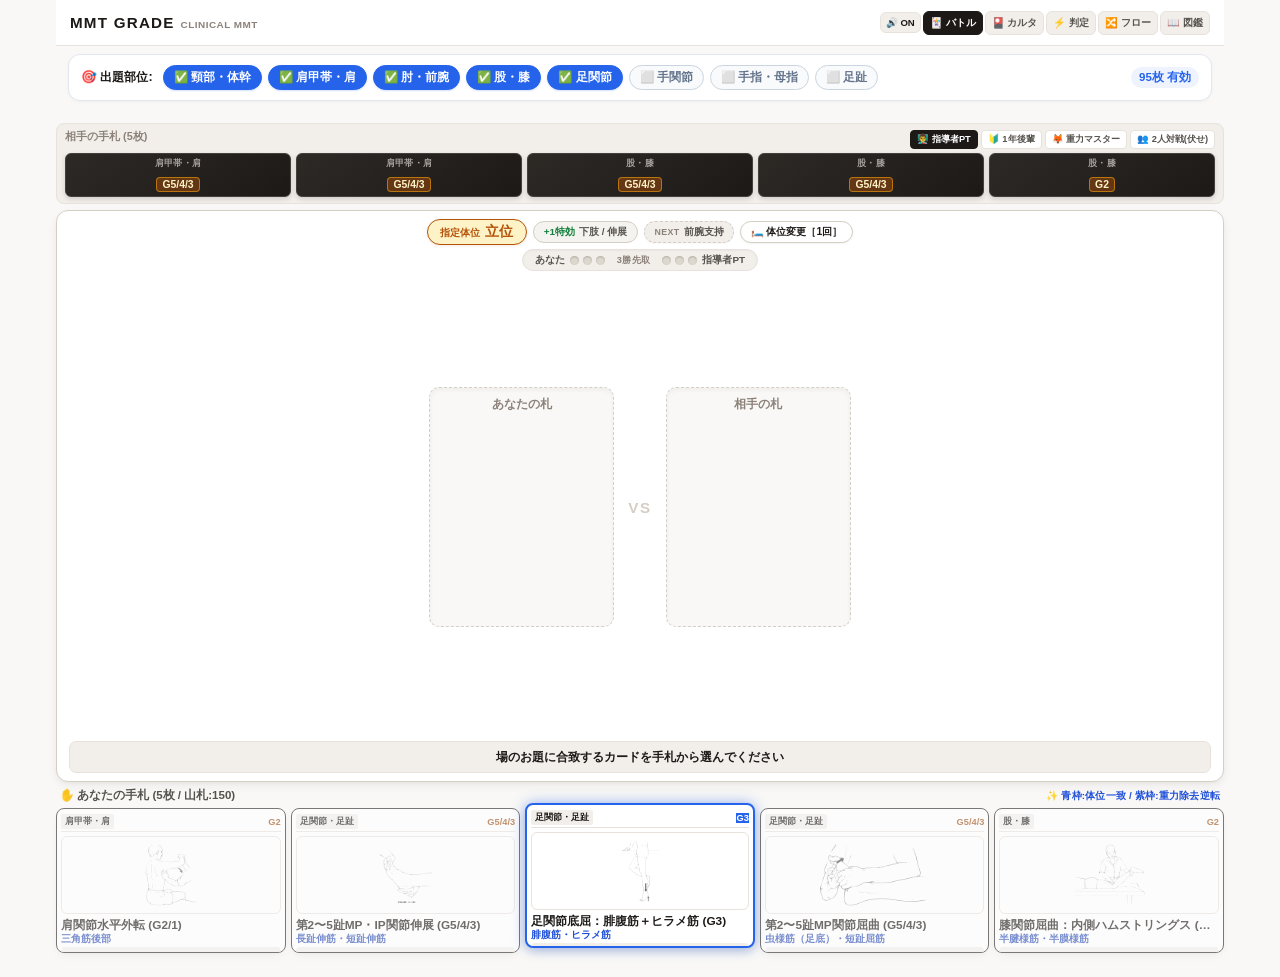
==== commit 2c88a79c: "release(v19): fix: 判定画面上下空隙解消 & 体位変換特訓美配置 & フロースマホ1列化・文字折返し根絶 (v19) (20261102_v19)" ====
--- a/index.html
+++ b/index.html
@@ -4,8 +4,8 @@
 <meta charset="UTF-8">
 <meta name="viewport" content="width=device-width, initial-scale=1.0, maximum-scale=1.0, user-scalable=no, viewport-fit=cover">
 <title>MMT GRADE — 臨床MMTカードバトル —</title>
-<link rel="stylesheet" href="style.css?v=20261102_v18">
-<link rel="manifest" href="manifest.json?v=20261102_v18">
+<link rel="stylesheet" href="style.css?v=20261102_v19">
+<link rel="manifest" href="manifest.json?v=20261102_v19">
 <meta name="theme-color" content="#F9F8F6">
 <meta name="apple-mobile-web-app-capable" content="yes">
 <meta name="apple-mobile-web-app-status-bar-style" content="default">
@@ -735,7 +735,7 @@
   </div>
 </div>
 
-<script src="app.js?v=20261102_v18"></script>
+<script src="app.js?v=20261102_v19"></script>
 <script>
   // Service Worker Registration for PWA (v17)
   if ('serviceWorker' in navigator && (location.protocol === 'http:' || location.protocol === 'https:')) {
--- a/style.css
+++ b/style.css
@@ -172,10 +172,17 @@
   display: flex !important;
 }
 
-#tab-battle.active, #tab-karuta.active, #tab-judge.active {
+#tab-battle.active, #tab-karuta.active {
   height: calc(100vh - 70px);
   min-height: 520px;
   justify-content: space-between;
+}
+
+#tab-judge.active {
+  height: auto;
+  min-height: calc(100vh - 70px);
+  justify-content: flex-start;
+  gap: 8px;
 }
 
 #tab-flow.active, #tab-list.active {
@@ -1253,7 +1260,7 @@
   border-radius: 12px;
   padding: 12px;
   box-shadow: var(--shadow-card);
-  overflow-y: auto;
+  overflow-y: visible;
   flex: 1;
 }
 
@@ -1473,14 +1480,24 @@
    ========================================================================== */
 #tab-judge {
   position: relative;
-  height: 100%;
+  height: auto;
+  min-height: 100%;
   display: none;
   flex-direction: column;
-  justify-content: space-between;
+  justify-content: flex-start;
 }
 
 #tab-judge.active {
   display: flex;
+}
+
+#judge-speed-container {
+  display: flex;
+  flex-direction: column;
+  width: 100%;
+  max-width: 680px;
+  margin: 0 auto;
+  gap: 8px;
 }
 
 /* 1. HUD Bar */
@@ -3494,6 +3511,16 @@
 
   .jbtn-sub {
     font-size: 0.62rem;
+  }
+
+  /* フローチャート分岐：スマホではYES/NOを縦1列にスタックして手技図と文字を大きく表示 */
+  .flow-branches-container {
+    grid-template-columns: 1fr !important;
+    gap: 12px !important;
+  }
+  .flow-chart-card {
+    overflow-y: visible !important;
+    max-height: none !important;
   }
 
   /* 図鑑グリッド：スマホ画面（1〜2列並び） */
@@ -3855,15 +3882,20 @@
   gap: 2px;
 }
 .fmode-btn {
-  padding: 6px 14px;
-  font-size: 0.78rem;
+  padding: 6px 12px;
+  font-size: 0.75rem;
   font-weight: 700;
   border-radius: 9999px;
   border: none;
   background: transparent;
   color: #475569;
   cursor: pointer;
+  white-space: nowrap;
   transition: all 0.2s ease;
+  min-height: 36px;
+  display: inline-flex;
+  align-items: center;
+  justify-content: center;
 }
 .fmode-btn:hover {
   color: #1E293B;
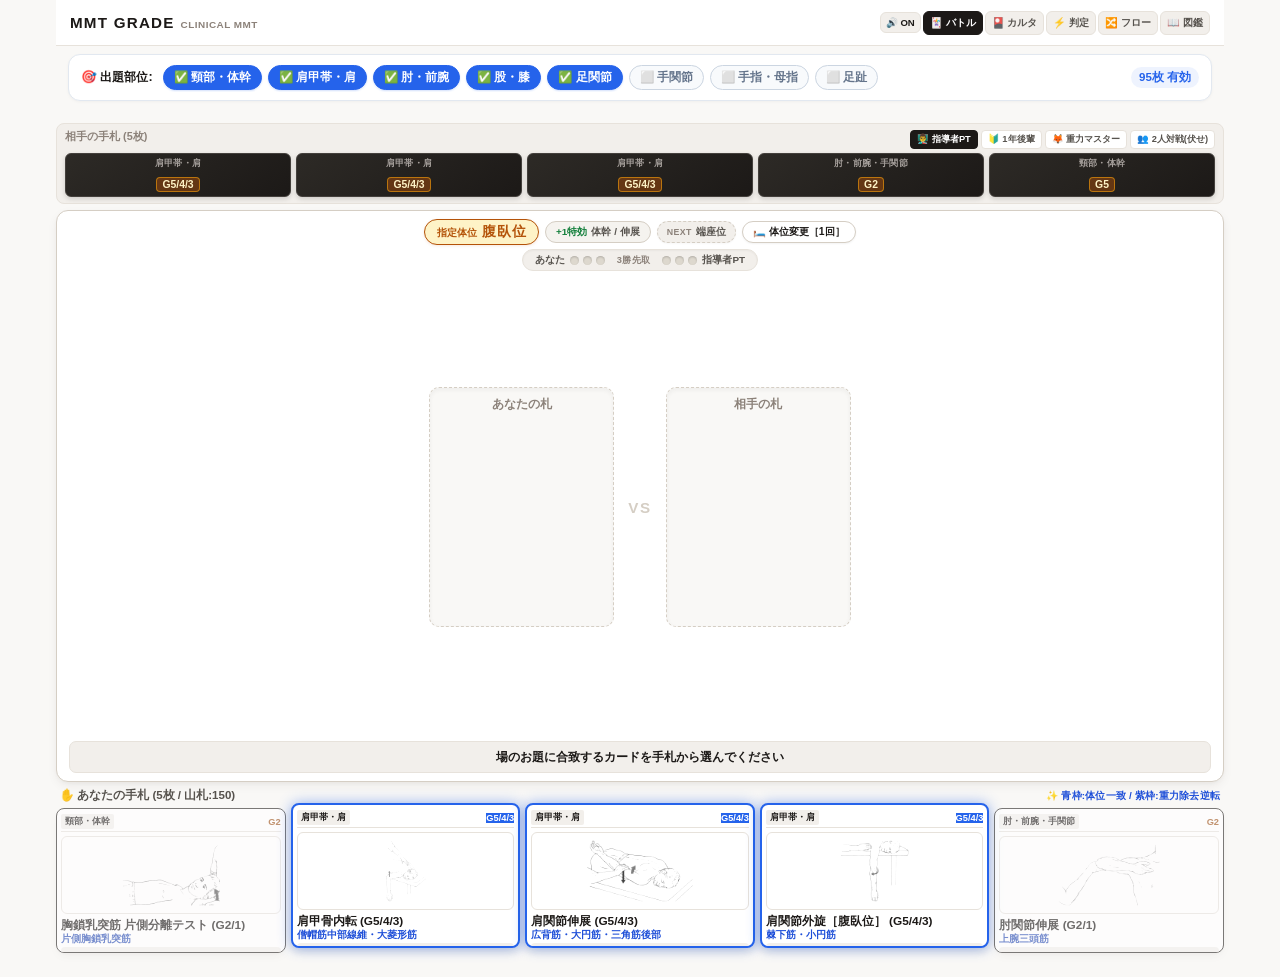
==== commit eef7daca: "release(v20): fix: フローウォークスルーパネル配置是正 & 判定モード初期化・ロック表示洗練 (v20) (20261102_v20)" ====
--- a/index.html
+++ b/index.html
@@ -4,8 +4,8 @@
 <meta charset="UTF-8">
 <meta name="viewport" content="width=device-width, initial-scale=1.0, maximum-scale=1.0, user-scalable=no, viewport-fit=cover">
 <title>MMT GRADE — 臨床MMTカードバトル —</title>
-<link rel="stylesheet" href="style.css?v=20261102_v19">
-<link rel="manifest" href="manifest.json?v=20261102_v19">
+<link rel="stylesheet" href="style.css?v=20261102_v20">
+<link rel="manifest" href="manifest.json?v=20261102_v20">
 <meta name="theme-color" content="#F9F8F6">
 <meta name="apple-mobile-web-app-capable" content="yes">
 <meta name="apple-mobile-web-app-status-bar-style" content="default">
@@ -109,21 +109,7 @@
       </div>
 
       <!-- ✍️ 自習ウォークスルー質問パネル -->
-      <div class="flow-walkthrough-panel" id="flow-walkthrough-panel" style="display:none;">
-        <div class="fw-panel-header">
-          <div class="fw-step-indicator" id="fw-step-indicator">STEP 1 / 4</div>
-          <h3 class="fw-step-title" id="fw-step-title">開始体位（Grade 3）を選択してください</h3>
-        </div>
-        <div class="fw-question-desc" id="fw-question-desc">
-          対象種目「<strong id="fw-target-name">体幹屈曲</strong>」の抗重力位（Grade 3）の正しい開始体位は？
-        </div>
-        <div class="fw-options-grid" id="fw-options-grid">
-          <!-- 選択肢ボタン動的生成 -->
-        </div>
-        <div class="fw-feedback-box" id="fw-feedback-box" style="display:none;">
-          <!-- フィードバック（正解・解説） -->
-        </div>
-      </div>
+      
     </section>
 
     <!-- 0. 3-SECOND JUDGE TAB (新設: 高速スワイプ＆タップ臨床判定ゲーム) -->
@@ -665,6 +651,21 @@
           </div>
         </div>
       </div>
+      <div class="flow-walkthrough-panel" id="flow-walkthrough-panel" style="display:none;">
+        <div class="fw-panel-header">
+          <div class="fw-step-indicator" id="fw-step-indicator">STEP 1 / 4</div>
+          <h3 class="fw-step-title" id="fw-step-title">開始体位（Grade 3）を選択してください</h3>
+        </div>
+        <div class="fw-question-desc" id="fw-question-desc">
+          対象種目「<strong id="fw-target-name">体幹屈曲</strong>」の抗重力位（Grade 3）の正しい開始体位は？
+        </div>
+        <div class="fw-options-grid" id="fw-options-grid">
+          <!-- 選択肢ボタン動的生成 -->
+        </div>
+        <div class="fw-feedback-box" id="fw-feedback-box" style="display:none;">
+          <!-- フィードバック（正解・解説） -->
+        </div>
+      </div>
     </section>
 
     <!-- 3. ENCYCLOPEDIA & WEAKNESS TAB (図鑑＆弱点カルテ) -->
@@ -735,7 +736,7 @@
   </div>
 </div>
 
-<script src="app.js?v=20261102_v19"></script>
+<script src="app.js?v=20261102_v20"></script>
 <script>
   // Service Worker Registration for PWA (v17)
   if ('serviceWorker' in navigator && (location.protocol === 'http:' || location.protocol === 'https:')) {
--- a/style.css
+++ b/style.css
@@ -3949,29 +3949,34 @@
 /* ウォークスルー ロック状態 */
 .flow-node-locked {
   position: relative;
-  opacity: 0.32;
-  filter: blur(1.5px) grayscale(40%);
+  opacity: 0.45;
+  filter: grayscale(30%);
   pointer-events: none;
   transition: all 0.35s ease;
   user-select: none;
 }
 .flow-node-locked::after {
-  content: "🔒 ロック中（クイズ正解で解除）";
+  content: "🔒 ロック中（下部クイズ正解でアンロック）";
   position: absolute;
   top: 50%;
   left: 50%;
   transform: translate(-50%, -50%);
-  background: rgba(30, 41, 59, 0.88);
+  background: rgba(30, 41, 59, 0.92);
   color: #FFFFFF;
-  font-size: 0.78rem;
-  font-weight: 800;
-  padding: 6px 14px;
+  font-size: 0.76rem;
+  font-weight: 800;
+  padding: 6px 16px;
   border-radius: 9999px;
-  box-shadow: 0 4px 12px rgba(0, 0, 0, 0.25);
+  box-shadow: 0 4px 14px rgba(0, 0, 0, 0.3);
   white-space: nowrap;
   pointer-events: none;
   z-index: 10;
-  filter: none;
+}
+
+/* 現在挑戦中のステップ枠（青く強調） */
+.flow-node-active-step {
+  border: 2px solid #2563EB !important;
+  box-shadow: 0 0 0 3px rgba(37, 99, 235, 0.2) !important;
 }
 
 /* 自習ウォークスルー 質問パネル */
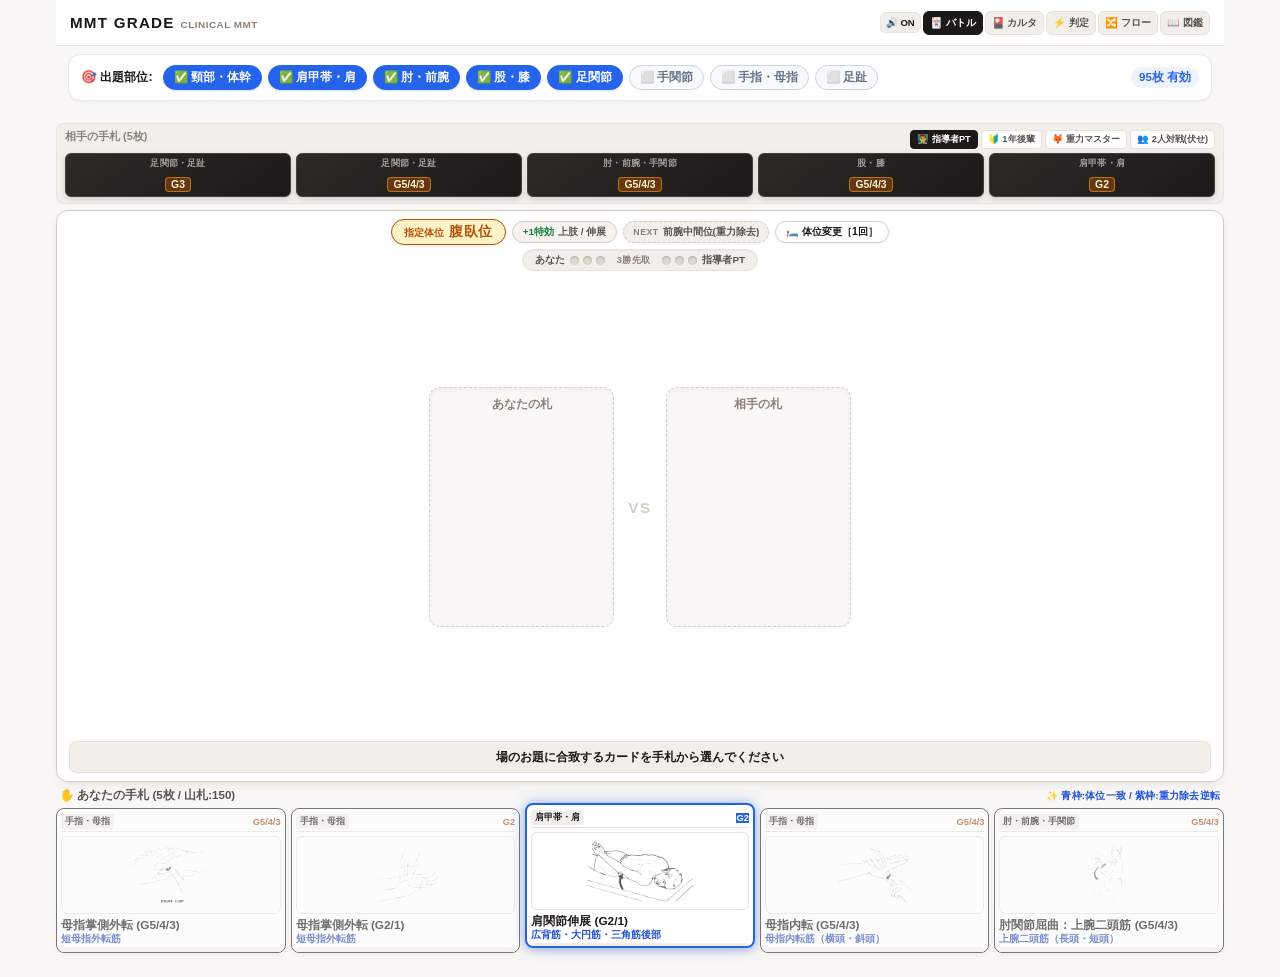
==== commit 6374155d: "release(v21): fix: 判定スタートボタン切断完全解消 & ハーネスボタン全露出監査通過 (v21) (20261102_v21)" ====
--- a/index.html
+++ b/index.html
@@ -4,8 +4,8 @@
 <meta charset="UTF-8">
 <meta name="viewport" content="width=device-width, initial-scale=1.0, maximum-scale=1.0, user-scalable=no, viewport-fit=cover">
 <title>MMT GRADE — 臨床MMTカードバトル —</title>
-<link rel="stylesheet" href="style.css?v=20261102_v20">
-<link rel="manifest" href="manifest.json?v=20261102_v20">
+<link rel="stylesheet" href="style.css?v=20261102_v21">
+<link rel="manifest" href="manifest.json?v=20261102_v21">
 <meta name="theme-color" content="#F9F8F6">
 <meta name="apple-mobile-web-app-capable" content="yes">
 <meta name="apple-mobile-web-app-status-bar-style" content="default">
@@ -736,7 +736,7 @@
   </div>
 </div>
 
-<script src="app.js?v=20261102_v20"></script>
+<script src="app.js?v=20261102_v21"></script>
 <script>
   // Service Worker Registration for PWA (v17)
   if ('serviceWorker' in navigator && (location.protocol === 'http:' || location.protocol === 'https:')) {
--- a/style.css
+++ b/style.css
@@ -1627,9 +1627,9 @@
   flex-direction: column;
   align-items: center;
   justify-content: center;
-  min-height: 280px;
+  min-height: 460px;
   margin-bottom: 6px;
-  overflow: hidden;
+  overflow: visible;
   border-radius: 12px;
 }
 
@@ -1650,13 +1650,14 @@
 
 .judge-ready-card {
   background: #FFFFFF;
-  border: 1px solid var(--border-hairline);
+  border: 1.5px solid var(--border-card);
   box-shadow: var(--shadow-card);
-  border-radius: 12px;
-  padding: 20px 16px;
+  border-radius: 14px;
+  padding: 14px 16px;
   text-align: center;
   max-width: 380px;
   width: 100%;
+  box-sizing: border-box;
 }
 
 .judge-ready-icon {
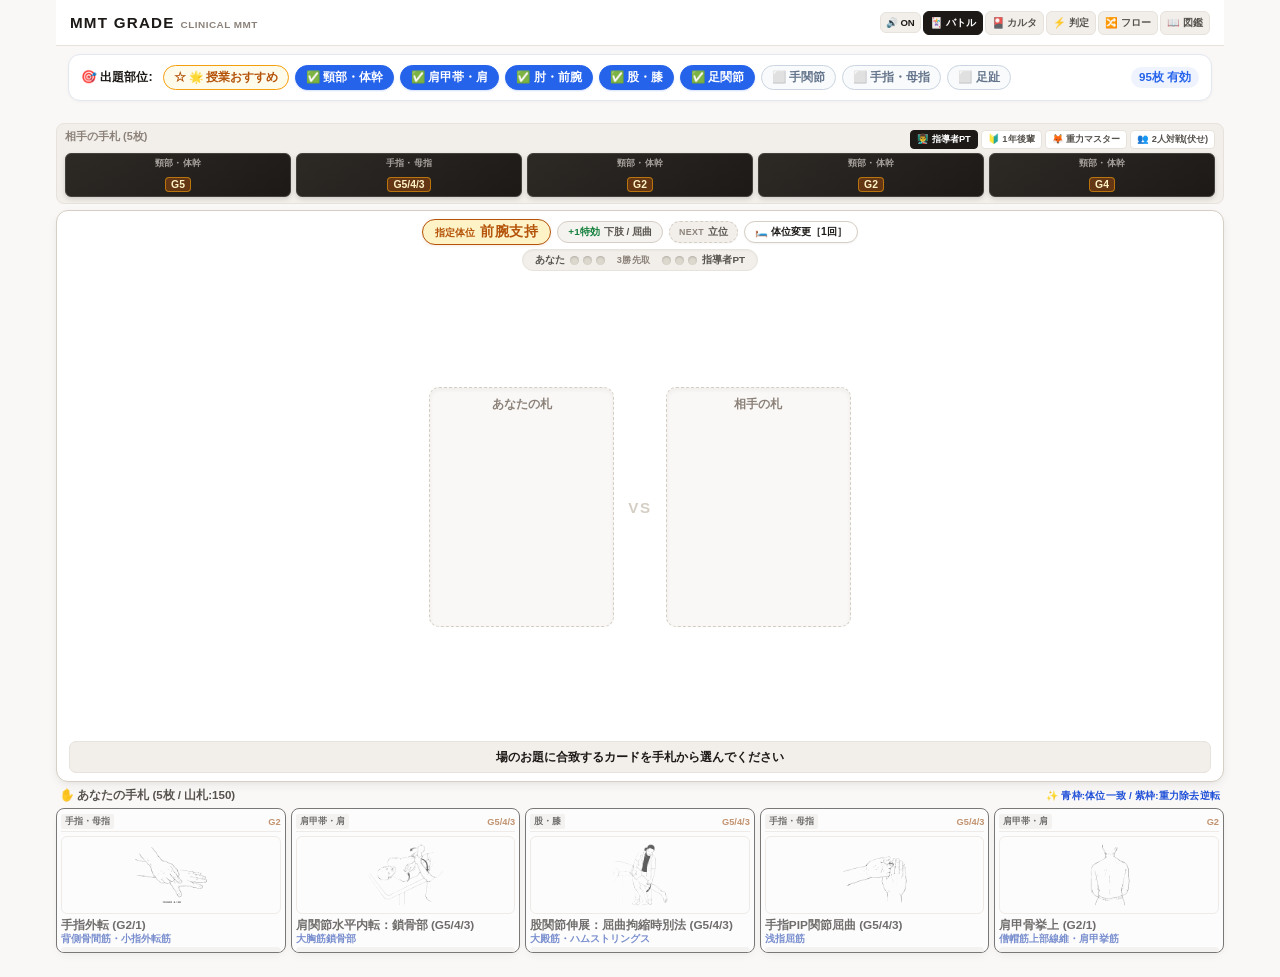
==== commit 7241e55e: "feat(deck): add 🌟 授業おすすめ preset filter (60 lesson-verified cards) and sync across all game modes" ====
--- a/index.html
+++ b/index.html
@@ -4,8 +4,8 @@
 <meta charset="UTF-8">
 <meta name="viewport" content="width=device-width, initial-scale=1.0, maximum-scale=1.0, user-scalable=no, viewport-fit=cover">
 <title>MMT GRADE — 臨床MMTカードバトル —</title>
-<link rel="stylesheet" href="style.css?v=20261102_v21">
-<link rel="manifest" href="manifest.json?v=20261102_v21">
+<link rel="stylesheet" href="style.css?v=20261105_v22">
+<link rel="manifest" href="manifest.json?v=20261105_v22">
 <meta name="theme-color" content="#F9F8F6">
 <meta name="apple-mobile-web-app-capable" content="yes">
 <meta name="apple-mobile-web-app-status-bar-style" content="default">
@@ -736,7 +736,7 @@
   </div>
 </div>
 
-<script src="app.js?v=20261102_v21"></script>
+<script src="app.js?v=20261105_v22"></script>
 <script>
   // Service Worker Registration for PWA (v17)
   if ('serviceWorker' in navigator && (location.protocol === 'http:' || location.protocol === 'https:')) {
--- a/style.css
+++ b/style.css
@@ -3687,6 +3687,25 @@
   color: #FFFFFF;
   box-shadow: 0 1px 2px rgba(37, 99, 235, 0.2);
 }
+.drf-chip-rec {
+  border-color: #F59E0B !important;
+  background: #FFFBEB !important;
+  color: #B45309 !important;
+  font-weight: 800 !important;
+}
+.drf-chip-rec:hover {
+  background: #FEF3C7 !important;
+  color: #92400E !important;
+}
+.drf-chip-rec.active {
+  background: linear-gradient(135deg, #F59E0B 0%, #D97706 100%) !important;
+  border-color: #D97706 !important;
+  color: #FFFFFF !important;
+  box-shadow: 0 2px 6px rgba(217, 119, 6, 0.35) !important;
+}
+.drf-chip.disabled-dim {
+  opacity: 0.45;
+}
 .drf-count-badge {
   font-size: 0.72rem;
   font-weight: 700;
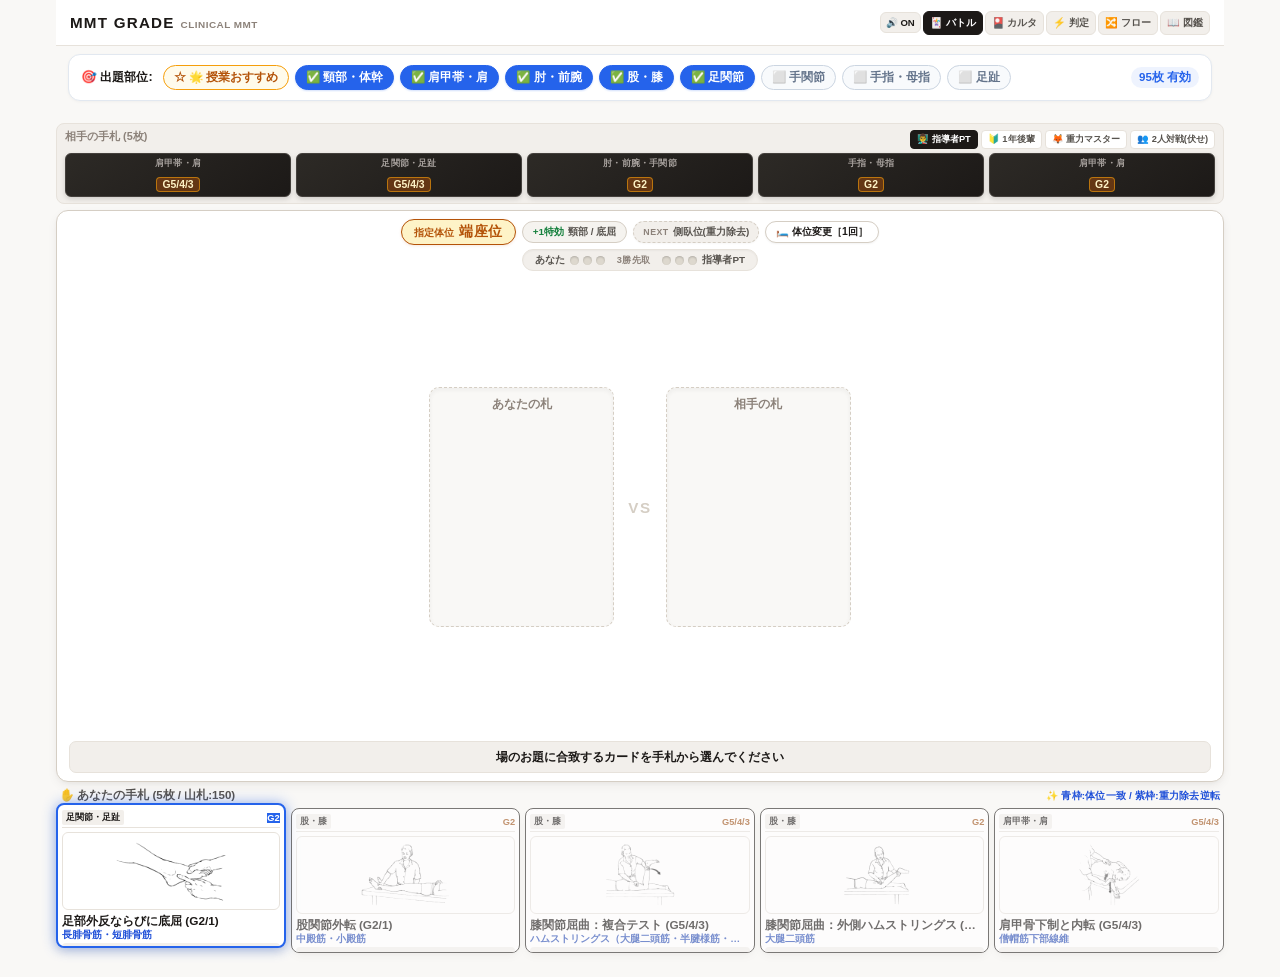
==== commit b035d246: "feat(assets): apply 2px pen stroke reinforcement and adaptive normalization across all 180 cards (v2" ====
--- a/index.html
+++ b/index.html
@@ -4,8 +4,8 @@
 <meta charset="UTF-8">
 <meta name="viewport" content="width=device-width, initial-scale=1.0, maximum-scale=1.0, user-scalable=no, viewport-fit=cover">
 <title>MMT GRADE — 臨床MMTカードバトル —</title>
-<link rel="stylesheet" href="style.css?v=20261105_v22">
-<link rel="manifest" href="manifest.json?v=20261105_v22">
+<link rel="stylesheet" href="style.css?v=20261105_v23">
+<link rel="manifest" href="manifest.json?v=20261105_v23">
 <meta name="theme-color" content="#F9F8F6">
 <meta name="apple-mobile-web-app-capable" content="yes">
 <meta name="apple-mobile-web-app-status-bar-style" content="default">
@@ -736,7 +736,7 @@
   </div>
 </div>
 
-<script src="app.js?v=20261105_v22"></script>
+<script src="app.js?v=20261105_v23"></script>
 <script>
   // Service Worker Registration for PWA (v17)
   if ('serviceWorker' in navigator && (location.protocol === 'http:' || location.protocol === 'https:')) {
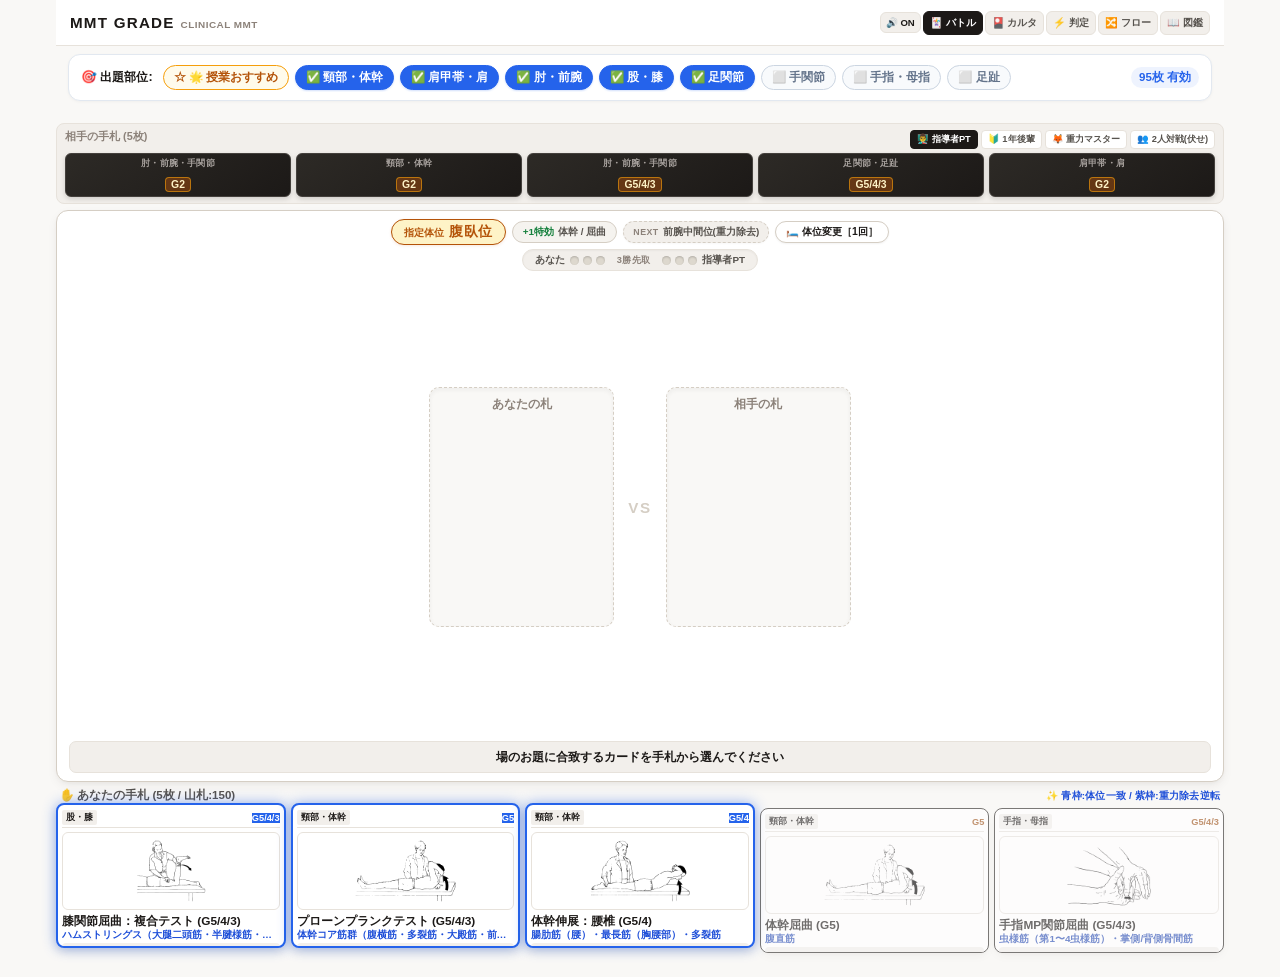
==== commit e358c391: "feat(assets): apply crisp connected ink restoration with zero kasure across all 180 cards (v24)" ====
--- a/index.html
+++ b/index.html
@@ -4,8 +4,8 @@
 <meta charset="UTF-8">
 <meta name="viewport" content="width=device-width, initial-scale=1.0, maximum-scale=1.0, user-scalable=no, viewport-fit=cover">
 <title>MMT GRADE — 臨床MMTカードバトル —</title>
-<link rel="stylesheet" href="style.css?v=20261105_v23">
-<link rel="manifest" href="manifest.json?v=20261105_v23">
+<link rel="stylesheet" href="style.css?v=20261105_v24">
+<link rel="manifest" href="manifest.json?v=20261105_v24">
 <meta name="theme-color" content="#F9F8F6">
 <meta name="apple-mobile-web-app-capable" content="yes">
 <meta name="apple-mobile-web-app-status-bar-style" content="default">
@@ -736,7 +736,7 @@
   </div>
 </div>
 
-<script src="app.js?v=20261105_v23"></script>
+<script src="app.js?v=20261105_v24"></script>
 <script>
   // Service Worker Registration for PWA (v17)
   if ('serviceWorker' in navigator && (location.protocol === 'http:' || location.protocol === 'https:')) {
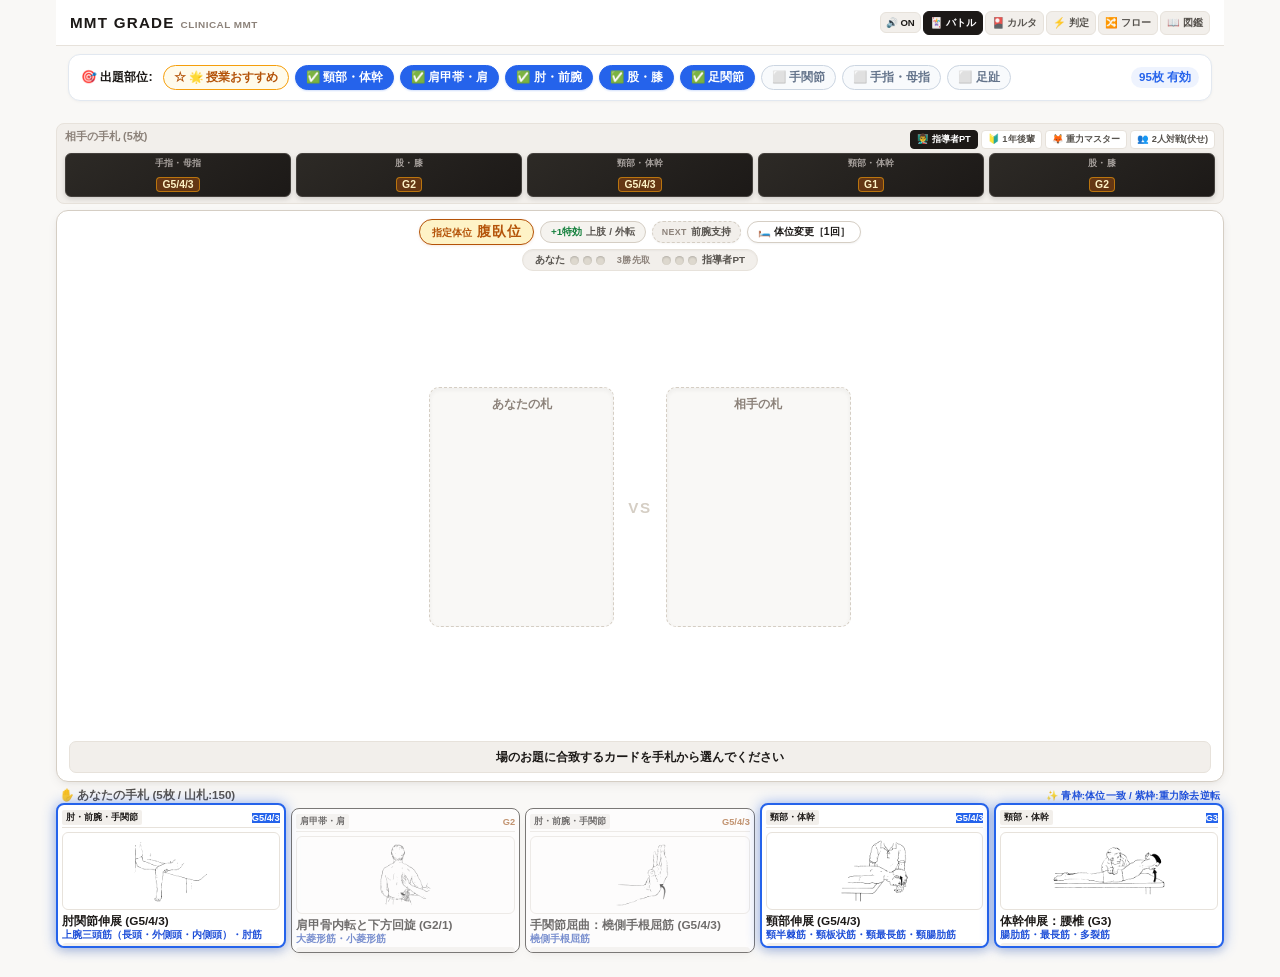
==== commit e42c9737: "fix(ui): eliminate popup collision with 4-choice cards and place walkthrough quiz above flowchart (v" ====
--- a/index.html
+++ b/index.html
@@ -4,8 +4,8 @@
 <meta charset="UTF-8">
 <meta name="viewport" content="width=device-width, initial-scale=1.0, maximum-scale=1.0, user-scalable=no, viewport-fit=cover">
 <title>MMT GRADE — 臨床MMTカードバトル —</title>
-<link rel="stylesheet" href="style.css?v=20261105_v24">
-<link rel="manifest" href="manifest.json?v=20261105_v24">
+<link rel="stylesheet" href="style.css?v=20261106_v25">
+<link rel="manifest" href="manifest.json?v=20261106_v25">
 <meta name="theme-color" content="#F9F8F6">
 <meta name="apple-mobile-web-app-capable" content="yes">
 <meta name="apple-mobile-web-app-status-bar-style" content="default">
@@ -556,6 +556,22 @@
       </div>
 
       <!-- 3分岐フローチャートボード -->
+      <div class="flow-walkthrough-panel" id="flow-walkthrough-panel" style="display:none;">
+        <div class="fw-panel-header">
+          <div class="fw-step-indicator" id="fw-step-indicator">STEP 1 / 4</div>
+          <h3 class="fw-step-title" id="fw-step-title">開始体位（Grade 3）を選択してください</h3>
+        </div>
+        <div class="fw-question-desc" id="fw-question-desc">
+          対象種目「<strong id="fw-target-name">体幹屈曲</strong>」の抗重力位（Grade 3）の正しい開始体位は？
+        </div>
+        <div class="fw-options-grid" id="fw-options-grid">
+          <!-- 選択肢ボタン動的生成 -->
+        </div>
+        <div class="fw-feedback-box" id="fw-feedback-box" style="display:none;">
+          <!-- フィードバック（正解・解説） -->
+        </div>
+      </div>
+
       <div class="flow-chart-card">
         <!-- START: Grade 3 -->
         <div class="flow-node flow-start" id="flow-step1-node">
@@ -651,22 +667,7 @@
           </div>
         </div>
       </div>
-      <div class="flow-walkthrough-panel" id="flow-walkthrough-panel" style="display:none;">
-        <div class="fw-panel-header">
-          <div class="fw-step-indicator" id="fw-step-indicator">STEP 1 / 4</div>
-          <h3 class="fw-step-title" id="fw-step-title">開始体位（Grade 3）を選択してください</h3>
-        </div>
-        <div class="fw-question-desc" id="fw-question-desc">
-          対象種目「<strong id="fw-target-name">体幹屈曲</strong>」の抗重力位（Grade 3）の正しい開始体位は？
-        </div>
-        <div class="fw-options-grid" id="fw-options-grid">
-          <!-- 選択肢ボタン動的生成 -->
-        </div>
-        <div class="fw-feedback-box" id="fw-feedback-box" style="display:none;">
-          <!-- フィードバック（正解・解説） -->
-        </div>
-      </div>
-    </section>
+      </section>
 
     <!-- 3. ENCYCLOPEDIA & WEAKNESS TAB (図鑑＆弱点カルテ) -->
     <section id="tab-list" class="tab-pane">
@@ -736,7 +737,7 @@
   </div>
 </div>
 
-<script src="app.js?v=20261105_v24"></script>
+<script src="app.js?v=20261106_v25"></script>
 <script>
   // Service Worker Registration for PWA (v17)
   if ('serviceWorker' in navigator && (location.protocol === 'http:' || location.protocol === 'https:')) {
--- a/style.css
+++ b/style.css
@@ -3037,24 +3037,39 @@
 }
 
 /* 中央ステータスバナー */
+/* 中央ステータスバナー（1P時はカードの邪魔にならない上部配置、2P時のみ中央） */
 .k-center-banner {
+  position: relative;
+  align-self: center;
+  margin: 4px auto 6px auto;
+  background: rgba(28, 25, 23, 0.94);
+  color: #FFFFFF;
+  padding: 6px 14px;
+  border-radius: 999px;
+  font-weight: 900;
+  font-size: 0.78rem;
+  z-index: 25;
+  display: flex;
+  align-items: center;
+  gap: 8px;
+  box-shadow: 0 2px 10px rgba(0,0,0,0.2);
+  white-space: nowrap;
+  pointer-events: none;
+  order: 2;
+}
+
+.k-center-banner * {
+  pointer-events: auto;
+}
+
+/* 対面2Pモード時のみ画面境界線の中央に絶対配置 */
+.karuta-arena.is-split .k-center-banner {
   position: absolute;
   top: 50%;
   left: 50%;
   transform: translate(-50%, -50%);
-  background: rgba(28, 25, 23, 0.94);
-  color: #FFFFFF;
-  padding: 8px 16px;
-  border-radius: 999px;
-  font-weight: 900;
-  font-size: 0.82rem;
-  z-index: 25;
-  display: flex;
-  align-items: center;
-  gap: 10px;
-  box-shadow: 0 4px 16px rgba(0,0,0,0.25);
-  white-space: nowrap;
-  pointer-events: auto;
+  margin: 0;
+  order: unset;
 }
 
 .k-btn-next-round {
